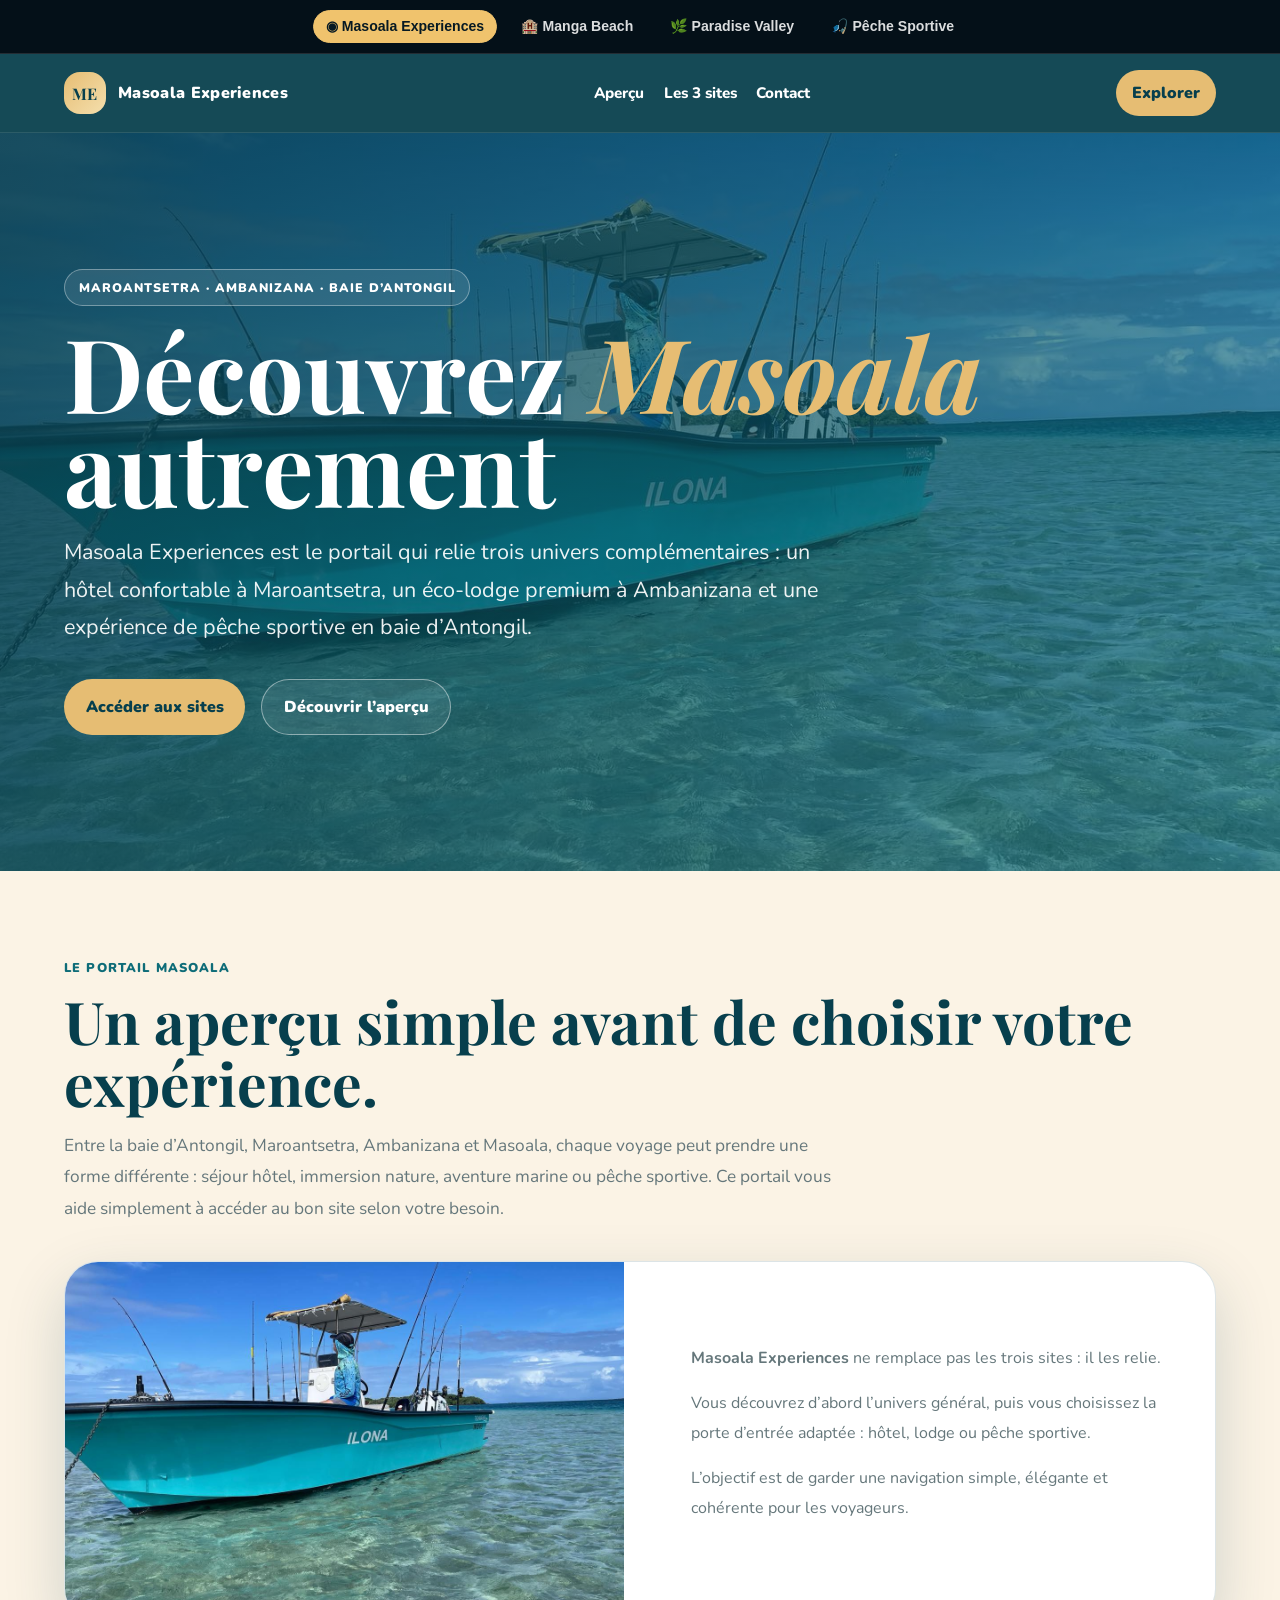
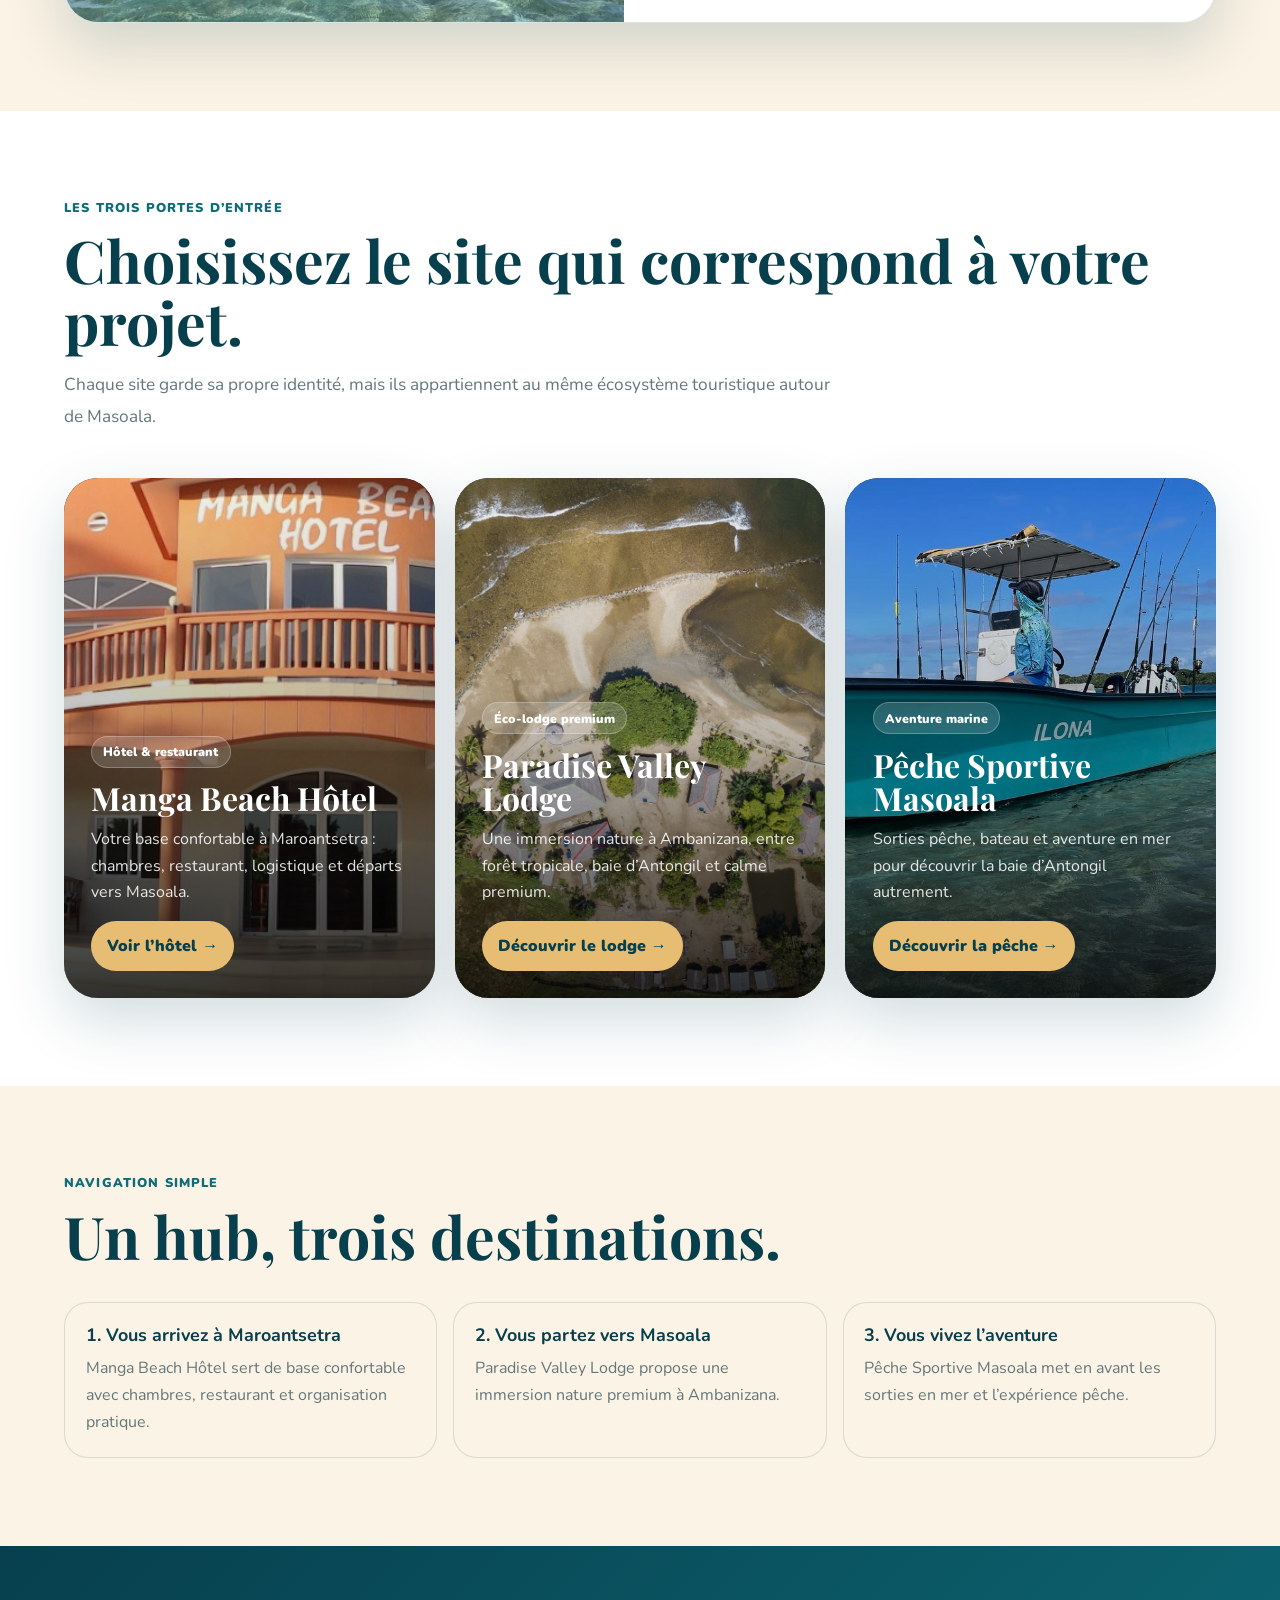
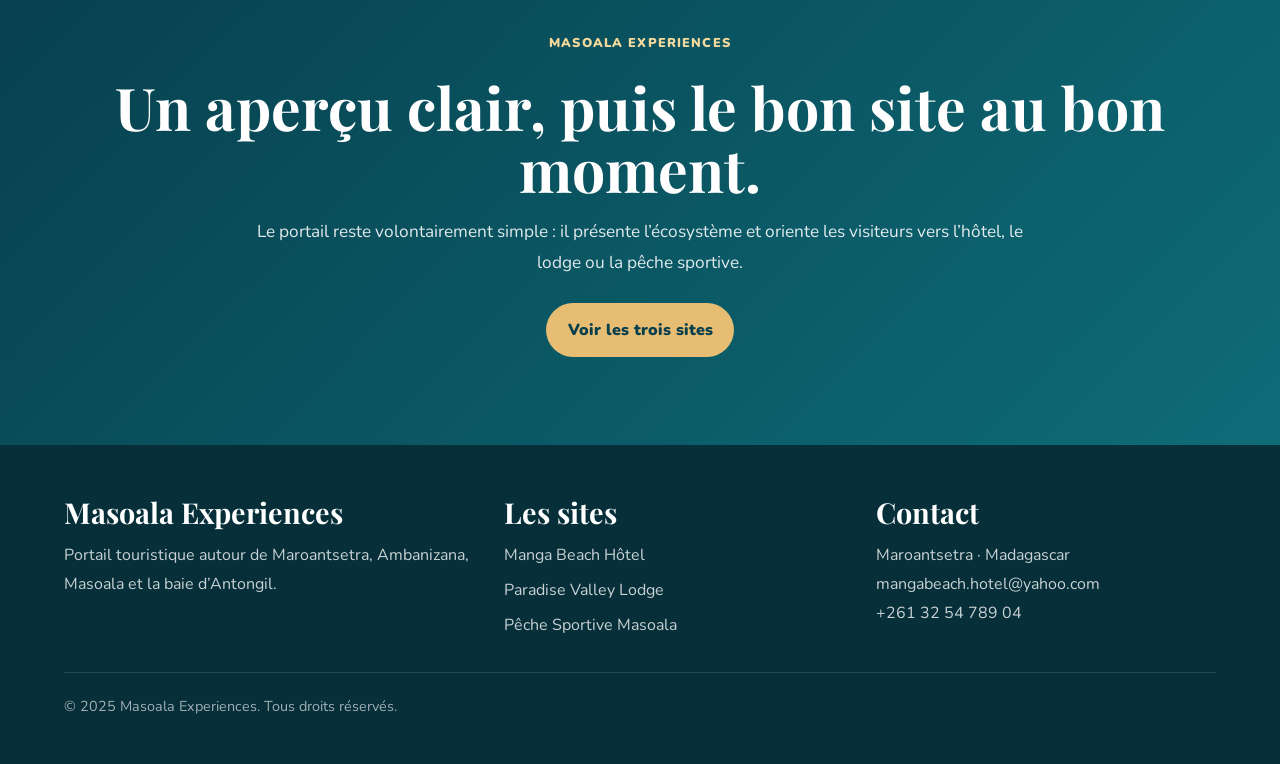
==== index.html @ f0d964d2 "Add files via upload" ====
<!DOCTYPE html> <html lang="fr"> <head> <meta charset="UTF-8" /> <meta name="viewport" content="width=device-width, initial-scale=1.0" /> <title>Masoala Experiences | Hôtel, lodge & pêche sportive à Masoala</title> <meta name="description" content="Masoala Experiences est le portail vers trois expériences complémentaires autour de Maroantsetra et Masoala : Manga Beach Hôtel, Paradise Valley Lodge et Pêche Sportive Masoala." /> <meta name="keywords" content="Masoala Experiences, Manga Beach Hôtel, Paradise Valley Lodge, Pêche Sportive Masoala, Maroantsetra, Ambanizana, baie d'Antongil, Madagascar" /> <meta name="robots" content="index, follow" /> <meta property="og:title" content="Masoala Experiences | Hôtel, lodge & pêche sportive à Masoala" /> <meta property="og:description" content="Un portail simple pour découvrir Manga Beach Hôtel, Paradise Valley Lodge et Pêche Sportive Masoala." /> <meta property="og:type" content="website" /> <link rel="preconnect" href="https://fonts.googleapis.com"> <link rel="preconnect" href="https://fonts.gstatic.com" crossorigin> <link href="https://fonts.googleapis.com/css2?family=Playfair+Display:wght@600;700&family=Nunito:wght@400;600;700;800&display=swap" rel="stylesheet"> <style>:root{--ocean:#073f4d;--ocean-2:#0e6c78;--sand:#e6bd73;--sand-soft:#fbf3e5;--leaf:#315f3b;--text:#182b2f;--muted:#65777b;--white:#fff;--line:rgba(7,63,77,.14);--shadow:0 22px 60px rgba(7,63,77,.18);}*{box-sizing:border-box;margin:0;padding:0}html{scroll-behavior:smooth}body{font-family:'Nunito',sans-serif;color:var(--text);background:var(--sand-soft);overflow-x:hidden}a{text-decoration:none;color:inherit}img{max-width:100%;display:block}nav{position:sticky;top:0;z-index:50;display:flex;align-items:center;justify-content:space-between;padding:1rem 5vw;background:rgba(7,63,77,.94);backdrop-filter:blur(14px);color:#fff;border-bottom:1px solid rgba(255,255,255,.10)}.brand{display:flex;align-items:center;gap:.75rem;font-weight:900;letter-spacing:.02em}.brand-mark{display:grid;place-items:center;width:42px;height:42px;border-radius:16px;background:linear-gradient(135deg,var(--sand),#f4dfad);color:var(--ocean);font-family:'Playfair Display',serif;font-weight:700}.nav-links{display:flex;align-items:center;gap:1.2rem;font-weight:800;font-size:.95rem}.nav-cta{padding:.75rem 1rem;border-radius:999px;background:var(--sand);color:var(--ocean);font-weight:900}.hero{position:relative;min-height:82vh;display:flex;align-items:center;padding:7rem 5vw;color:#fff;background:linear-gradient(120deg,rgba(7,63,77,.88),rgba(14,108,120,.55)),url('assets/bateau-ilona.jpg') center/cover no-repeat}.hero-content{max-width:920px}.kicker{display:inline-flex;align-items:center;gap:.45rem;padding:.55rem .85rem;border:1px solid rgba(255,255,255,.35);border-radius:999px;background:rgba(255,255,255,.10);font-weight:900;text-transform:uppercase;letter-spacing:.08em;font-size:.78rem;margin-bottom:1.2rem}h1{font-family:'Playfair Display',serif;font-size:clamp(3.2rem,8vw,7.2rem);line-height:.92;margin-bottom:1.3rem}h1 em{color:var(--sand);font-style:italic}.hero p{font-size:clamp(1.05rem,2vw,1.35rem);max-width:760px;line-height:1.75;color:rgba(255,255,255,.92);margin-bottom:2rem}.actions{display:flex;gap:1rem;flex-wrap:wrap}.btn{display:inline-flex;align-items:center;justify-content:center;padding:1rem 1.35rem;border-radius:999px;font-weight:900}.btn-primary{background:var(--sand);color:var(--ocean)}.btn-secondary{border:1px solid rgba(255,255,255,.45);color:#fff;background:rgba(255,255,255,.08)}main{position:relative}section{padding:5.5rem 5vw}.section-inner{max-width:1180px;margin:0 auto}.eyebrow{font-weight:900;text-transform:uppercase;letter-spacing:.09em;color:var(--ocean-2);font-size:.8rem;margin-bottom:.8rem}h2{font-family:'Playfair Display',serif;font-size:clamp(2.2rem,4.6vw,4.4rem);line-height:1.05;color:var(--ocean);margin-bottom:1rem}.lead{max-width:780px;color:var(--muted);font-size:1.08rem;line-height:1.85}.intro-card{display:grid;grid-template-columns:1fr 1fr;gap:2rem;align-items:center;margin-top:2.2rem;background:#fff;border:1px solid var(--line);border-radius:34px;overflow:hidden;box-shadow:var(--shadow)}.intro-card img{height:100%;min-height:360px;width:100%;object-fit:cover}.intro-copy{padding:2.2rem}.intro-copy p{line-height:1.85;color:var(--muted);margin-bottom:1rem}.portal-grid{display:grid;grid-template-columns:repeat(3,1fr);gap:1.25rem;margin-top:2.8rem}.portal-card{position:relative;min-height:520px;border-radius:34px;overflow:hidden;color:#fff;box-shadow:var(--shadow);background:#123}.portal-card img{position:absolute;inset:0;width:100%;height:100%;object-fit:cover;transition:.5s}.portal-card:hover img{transform:scale(1.06)}.portal-card::after{content:"";position:absolute;inset:0;background:linear-gradient(to top,rgba(0,0,0,.82),rgba(0,0,0,.25),rgba(0,0,0,.05))}.portal-content{position:absolute;inset:auto 0 0 0;z-index:2;padding:1.7rem}.tag{display:inline-flex;padding:.4rem .7rem;border-radius:999px;background:rgba(255,255,255,.16);border:1px solid rgba(255,255,255,.25);font-weight:900;font-size:.78rem;margin-bottom:.85rem}.portal-card h3{font-family:'Playfair Display',serif;font-size:2rem;line-height:1.05;margin-bottom:.7rem}.portal-card p{line-height:1.65;color:rgba(255,255,255,.88);margin-bottom:1rem}.portal-link{display:inline-flex;align-items:center;justify-content:center;padding:.85rem 1rem;border-radius:999px;background:var(--sand);color:var(--ocean);font-weight:900}.ecosystem{background:#fff}.simple-steps{display:grid;grid-template-columns:repeat(3,1fr);gap:1rem;margin-top:2.2rem}.step{padding:1.3rem;border:1px solid var(--line);border-radius:24px;background:var(--sand-soft)}.step strong{display:block;color:var(--ocean);font-size:1.12rem;margin-bottom:.45rem}.step p{color:var(--muted);line-height:1.7}.final-cta{background:linear-gradient(135deg,var(--ocean),var(--ocean-2));color:#fff;text-align:center}.final-cta h2{color:#fff}.final-cta p{margin:0 auto 1.5rem;color:rgba(255,255,255,.88)}footer{padding:3rem 5vw;background:#062f39;color:#fff}.footer-inner{max-width:1180px;margin:0 auto;display:grid;grid-template-columns:1.2fr 1fr 1fr;gap:2rem}footer h3{font-family:'Playfair Display',serif;font-size:1.8rem;margin-bottom:.6rem}footer p,footer a{color:rgba(255,255,255,.78);line-height:1.8}.footer-links{display:grid;gap:.4rem}.copyright{max-width:1180px;margin:2rem auto 0;padding-top:1.4rem;border-top:1px solid rgba(255,255,255,.12);color:rgba(255,255,255,.62);font-size:.9rem}@media(max-width:980px){.nav-links{display:none}.hero{min-height:74vh;padding:5rem 1.2rem}section{padding:4rem 1.2rem}.intro-card,.portal-grid,.simple-steps,.footer-inner{grid-template-columns:1fr}.portal-card{min-height:430px}}.ecosystem-nav{position:relative;z-index:9999;display:flex;justify-content:center;align-items:center;gap:.65rem;flex-wrap:wrap;padding:.62rem 1rem;background:#041018;color:#fff;font-family:Arial,sans-serif;font-size:.88rem;line-height:1.2;border-bottom:1px solid rgba(255,255,255,.12)}.ecosystem-nav a{display:inline-flex;align-items:center;gap:.35rem;padding:.45rem .75rem;border-radius:999px;color:rgba(255,255,255,.86);text-decoration:none;font-weight:800;border:1px solid transparent;transition:.2s}.ecosystem-nav a:hover{background:rgba(255,255,255,.10);color:#fff}.ecosystem-nav a.active{background:#f0c36d;color:#061923;border-color:#f0c36d}@media(max-width:720px){.ecosystem-nav{justify-content:flex-start;overflow-x:auto;flex-wrap:nowrap;padding:.58rem .8rem}.ecosystem-nav a{white-space:nowrap;font-size:.82rem}}</style> <script async src="https://www.googletagmanager.com/gtag/js?id=G-XXXXXXXXXX"></script><script>window.dataLayer=window.dataLayer||[];function gtag(){dataLayer.push(arguments);}gtag('js',new Date());gtag('config','G-XXXXXXXXXX');</script><meta property="og:image" content="https://masoala-experiences.vercel.app/assets/images/paradise-valley-drone.jpg"/><meta property="og:image:width" content="1200"/><meta property="og:image:height" content="630"/><meta property="og:url" content="https://masoala-experiences.vercel.app/"/><link rel="canonical" href="https://masoala-experiences.vercel.app/"/><script type="application/ld+json">
{"@context":"https://schema.org","@type":"TouristDestination","name":"Masoala Experiences","description":"Portail vers les expériences hôtel, éco-lodge et pêche sportive autour de la péninsule de Masoala, Madagascar","url":"https://masoala-experiences.vercel.app","image":"https://masoala-experiences.vercel.app/assets/images/paradise-valley-drone.jpg","touristType":["Écotourisme","Pêche sportive","Aventure"],"includesAttraction":[{"@type":"TouristAttraction","name":"Manga Beach Hôtel","url":"https://manga-beach-hotel.vercel.app"},{"@type":"TouristAttraction","name":"Paradise Valley Lodge","url":"https://paradise-valley-lodge.vercel.app"},{"@type":"TouristAttraction","name":"Pêche Sportive Masoala","url":"https://peche-sportive-masoala.vercel.app"}]}
</script>
</head> <body> <div class="ecosystem-nav" aria-label="Navigation écosystème Masoala"> <a href="https://masoala-experiences.vercel.app/" class="active">◉ Masoala Experiences</a> <a href="https://manga-beach-hotel.vercel.app/">🏨 Manga Beach</a> <a href="https://paradise-valley-lodge.vercel.app/">🌿 Paradise Valley</a> <a href="https://peche-sportive-masoala.vercel.app/">🎣 Pêche Sportive</a> </div> <nav> <a class="brand" href="index.html" aria-label="Masoala Experiences accueil"> <span class="brand-mark">ME</span> <span>Masoala Experiences</span> </a> <div class="nav-links"> <a href="#apercu">Aperçu</a> <a href="#ecosysteme">Les 3 sites</a> <a href="#contact">Contact</a> </div> <a class="nav-cta" href="#ecosysteme">Explorer</a> </nav> <header class="hero"> <div class="hero-content"> <span class="kicker">Maroantsetra · Ambanizana · Baie d’Antongil</span> <h1>Découvrez <em>Masoala</em> autrement</h1> <p>Masoala Experiences est le portail qui relie trois univers complémentaires : un hôtel confortable à Maroantsetra, un éco-lodge premium à Ambanizana et une expérience de pêche sportive en baie d’Antongil.</p> <div class="actions"> <a class="btn btn-primary" href="#ecosysteme">Accéder aux sites</a> <a class="btn btn-secondary" href="#apercu">Découvrir l’aperçu</a> </div> </div> </header> <main> <section id="apercu"> <div class="section-inner"> <p class="eyebrow">Le portail Masoala</p> <h2>Un aperçu simple avant de choisir votre expérience.</h2> <p class="lead">Entre la baie d’Antongil, Maroantsetra, Ambanizana et Masoala, chaque voyage peut prendre une forme différente : séjour hôtel, immersion nature, aventure marine ou pêche sportive. Ce portail vous aide simplement à accéder au bon site selon votre besoin.</p> <div class="intro-card"> <img src="assets/bateau-ilona.jpg" alt="Bateau dans la baie d’Antongil"> <div class="intro-copy"> <p><strong>Masoala Experiences</strong> ne remplace pas les trois sites : il les relie.</p> <p>Vous découvrez d’abord l’univers général, puis vous choisissez la porte d’entrée adaptée : hôtel, lodge ou pêche sportive.</p> <p>L’objectif est de garder une navigation simple, élégante et cohérente pour les voyageurs.</p> </div> </div> </div> </section> <section id="ecosysteme" class="ecosystem"> <div class="section-inner"> <p class="eyebrow">Les trois portes d’entrée</p> <h2>Choisissez le site qui correspond à votre projet.</h2> <p class="lead">Chaque site garde sa propre identité, mais ils appartiennent au même écosystème touristique autour de Masoala.</p> <div class="portal-grid"> <article class="portal-card"> <img src="assets/manga-beach.jpg" alt="Manga Beach Hôtel à Maroantsetra"> <div class="portal-content"> <span class="tag">Hôtel & restaurant</span> <h3>Manga Beach Hôtel</h3> <p>Votre base confortable à Maroantsetra : chambres, restaurant, logistique et départs vers Masoala.</p> <a class="portal-link" href="https://manga-beach-hotel.vercel.app/"  rel="noopener">Voir l’hôtel →</a> </div> </article> <article class="portal-card"> <img src="assets/paradise-valley-drone.jpg" alt="Paradise Valley Lodge à Ambanizana"> <div class="portal-content"> <span class="tag">Éco-lodge premium</span> <h3>Paradise Valley Lodge</h3> <p>Une immersion nature à Ambanizana, entre forêt tropicale, baie d’Antongil et calme premium.</p> <a class="portal-link" href="https://paradise-valley-lodge.vercel.app/"  rel="noopener">Découvrir le lodge →</a> </div> </article> <article class="portal-card"> <img src="assets/bateau-ilona.jpg" alt="Pêche sportive dans la baie d’Antongil"> <div class="portal-content"> <span class="tag">Aventure marine</span> <h3>Pêche Sportive Masoala</h3> <p>Sorties pêche, bateau et aventure en mer pour découvrir la baie d’Antongil autrement.</p> <a class="portal-link" href="https://peche-sportive-masoala.vercel.app/"  rel="noopener">Découvrir la pêche →</a> </div> </article> </div> </div> </section> <section> <div class="section-inner"> <p class="eyebrow">Navigation simple</p> <h2>Un hub, trois destinations.</h2> <div class="simple-steps"> <div class="step"><strong>1. Vous arrivez à Maroantsetra</strong><p>Manga Beach Hôtel sert de base confortable avec chambres, restaurant et organisation pratique.</p></div> <div class="step"><strong>2. Vous partez vers Masoala</strong><p>Paradise Valley Lodge propose une immersion nature premium à Ambanizana.</p></div> <div class="step"><strong>3. Vous vivez l’aventure</strong><p>Pêche Sportive Masoala met en avant les sorties en mer et l’expérience pêche.</p></div> </div> </div> </section> <section id="contact" class="final-cta"> <div class="section-inner"> <p class="eyebrow" style="color:#f4d99c">Masoala Experiences</p> <h2>Un aperçu clair, puis le bon site au bon moment.</h2> <p class="lead">Le portail reste volontairement simple : il présente l’écosystème et oriente les visiteurs vers l’hôtel, le lodge ou la pêche sportive.</p> <div class="actions" style="justify-content:center"> <a class="btn btn-primary" href="#ecosysteme">Voir les trois sites</a> </div> </div> </section> </main> <footer> <div class="footer-inner"> <div> <h3>Masoala Experiences</h3> <p>Portail touristique autour de Maroantsetra, Ambanizana, Masoala et la baie d’Antongil.</p> </div> <div> <h3>Les sites</h3> <div class="footer-links"> <a href="https://manga-beach-hotel.vercel.app/"  rel="noopener">Manga Beach Hôtel</a> <a href="https://paradise-valley-lodge.vercel.app/"  rel="noopener">Paradise Valley Lodge</a> <a href="https://peche-sportive-masoala.vercel.app/"  rel="noopener">Pêche Sportive Masoala</a> </div> </div> <div> <h3>Contact</h3> <p>Maroantsetra · Madagascar<br>mangabeach.hotel@yahoo.com<br>+261 32 54 789 04</p> </div> </div> <div class="copyright">© 2025 Masoala Experiences. Tous droits réservés.</div> </footer> </body> </html>
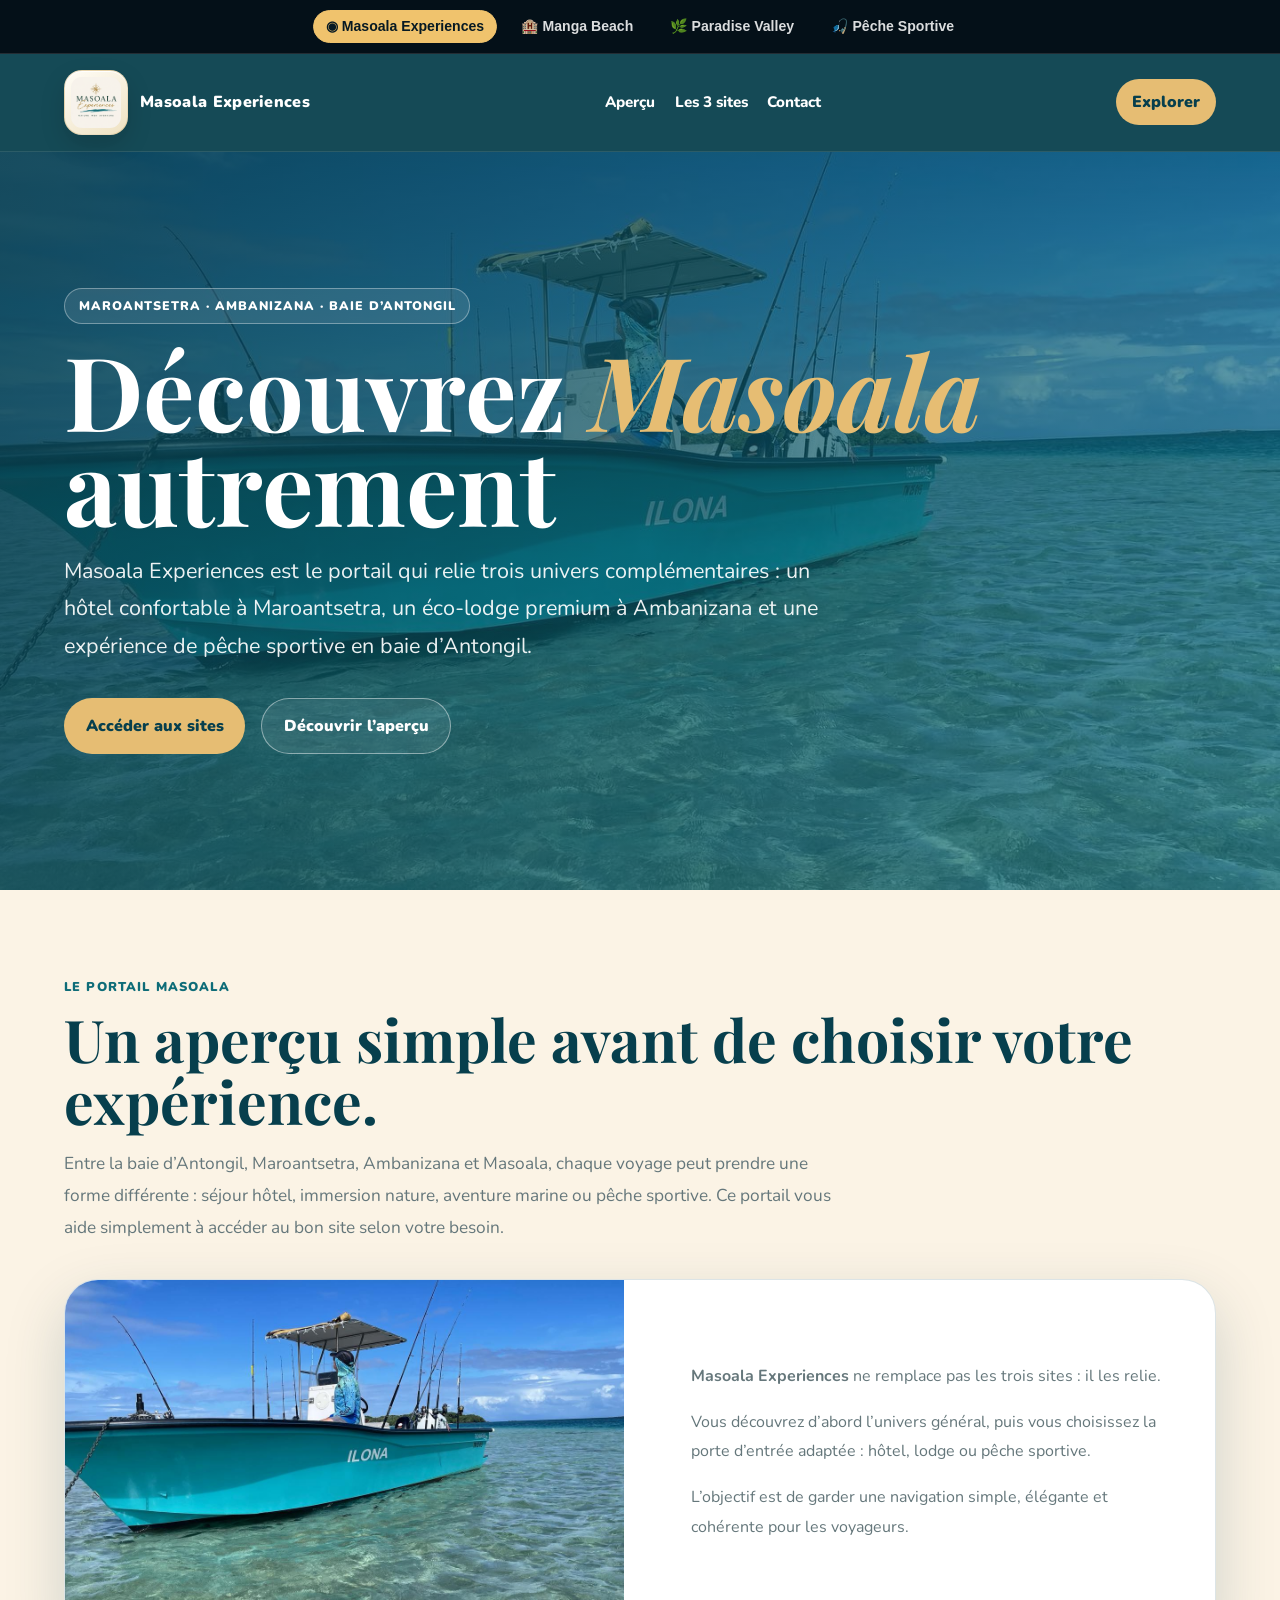
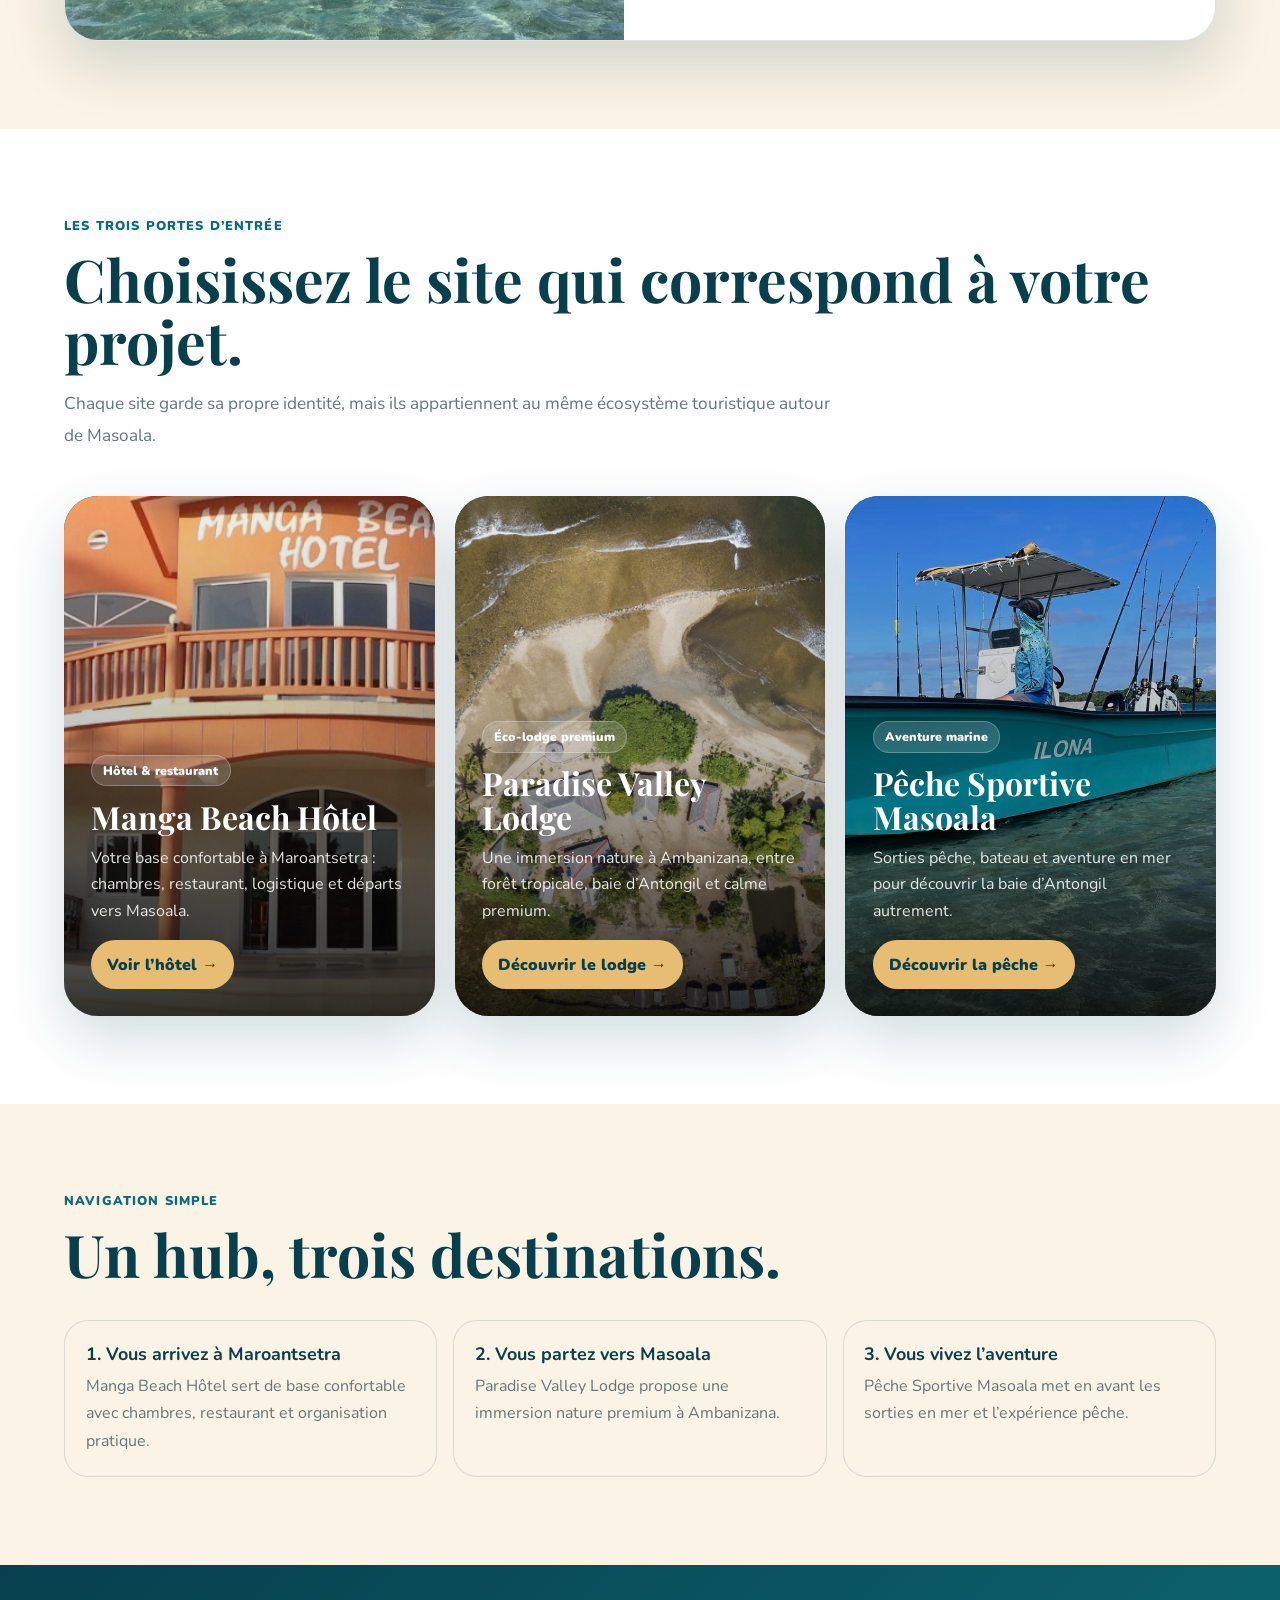
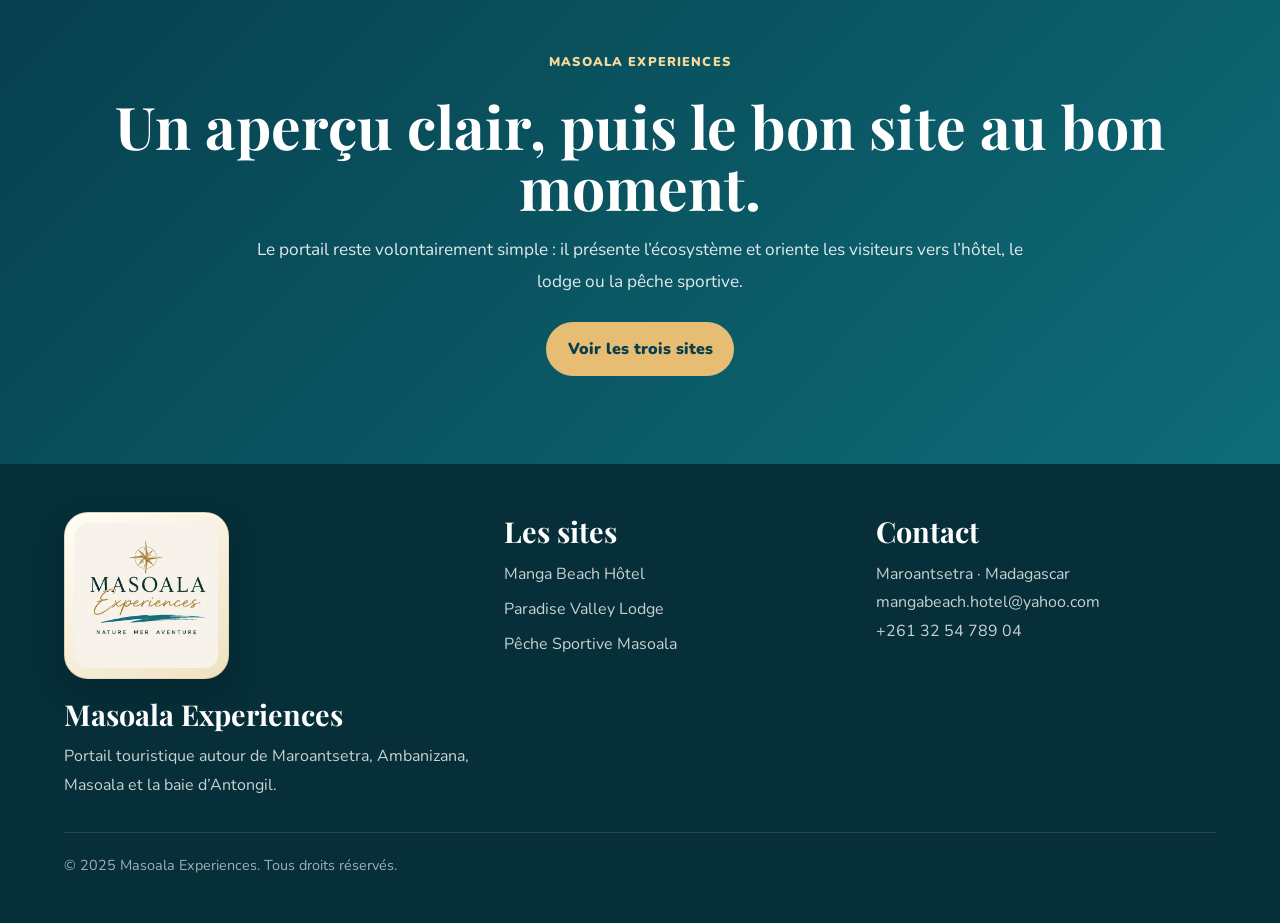
==== commit 179182f7: "Add files via upload" ====
--- a/index.html
+++ b/index.html
@@ -1,4 +1,70 @@
-<!DOCTYPE html> <html lang="fr"> <head> <meta charset="UTF-8" /> <meta name="viewport" content="width=device-width, initial-scale=1.0" /> <title>Masoala Experiences | Hôtel, lodge & pêche sportive à Masoala</title> <meta name="description" content="Masoala Experiences est le portail vers trois expériences complémentaires autour de Maroantsetra et Masoala : Manga Beach Hôtel, Paradise Valley Lodge et Pêche Sportive Masoala." /> <meta name="keywords" content="Masoala Experiences, Manga Beach Hôtel, Paradise Valley Lodge, Pêche Sportive Masoala, Maroantsetra, Ambanizana, baie d'Antongil, Madagascar" /> <meta name="robots" content="index, follow" /> <meta property="og:title" content="Masoala Experiences | Hôtel, lodge & pêche sportive à Masoala" /> <meta property="og:description" content="Un portail simple pour découvrir Manga Beach Hôtel, Paradise Valley Lodge et Pêche Sportive Masoala." /> <meta property="og:type" content="website" /> <link rel="preconnect" href="https://fonts.googleapis.com"> <link rel="preconnect" href="https://fonts.gstatic.com" crossorigin> <link href="https://fonts.googleapis.com/css2?family=Playfair+Display:wght@600;700&family=Nunito:wght@400;600;700;800&display=swap" rel="stylesheet"> <style>:root{--ocean:#073f4d;--ocean-2:#0e6c78;--sand:#e6bd73;--sand-soft:#fbf3e5;--leaf:#315f3b;--text:#182b2f;--muted:#65777b;--white:#fff;--line:rgba(7,63,77,.14);--shadow:0 22px 60px rgba(7,63,77,.18);}*{box-sizing:border-box;margin:0;padding:0}html{scroll-behavior:smooth}body{font-family:'Nunito',sans-serif;color:var(--text);background:var(--sand-soft);overflow-x:hidden}a{text-decoration:none;color:inherit}img{max-width:100%;display:block}nav{position:sticky;top:0;z-index:50;display:flex;align-items:center;justify-content:space-between;padding:1rem 5vw;background:rgba(7,63,77,.94);backdrop-filter:blur(14px);color:#fff;border-bottom:1px solid rgba(255,255,255,.10)}.brand{display:flex;align-items:center;gap:.75rem;font-weight:900;letter-spacing:.02em}.brand-mark{display:grid;place-items:center;width:42px;height:42px;border-radius:16px;background:linear-gradient(135deg,var(--sand),#f4dfad);color:var(--ocean);font-family:'Playfair Display',serif;font-weight:700}.nav-links{display:flex;align-items:center;gap:1.2rem;font-weight:800;font-size:.95rem}.nav-cta{padding:.75rem 1rem;border-radius:999px;background:var(--sand);color:var(--ocean);font-weight:900}.hero{position:relative;min-height:82vh;display:flex;align-items:center;padding:7rem 5vw;color:#fff;background:linear-gradient(120deg,rgba(7,63,77,.88),rgba(14,108,120,.55)),url('assets/bateau-ilona.jpg') center/cover no-repeat}.hero-content{max-width:920px}.kicker{display:inline-flex;align-items:center;gap:.45rem;padding:.55rem .85rem;border:1px solid rgba(255,255,255,.35);border-radius:999px;background:rgba(255,255,255,.10);font-weight:900;text-transform:uppercase;letter-spacing:.08em;font-size:.78rem;margin-bottom:1.2rem}h1{font-family:'Playfair Display',serif;font-size:clamp(3.2rem,8vw,7.2rem);line-height:.92;margin-bottom:1.3rem}h1 em{color:var(--sand);font-style:italic}.hero p{font-size:clamp(1.05rem,2vw,1.35rem);max-width:760px;line-height:1.75;color:rgba(255,255,255,.92);margin-bottom:2rem}.actions{display:flex;gap:1rem;flex-wrap:wrap}.btn{display:inline-flex;align-items:center;justify-content:center;padding:1rem 1.35rem;border-radius:999px;font-weight:900}.btn-primary{background:var(--sand);color:var(--ocean)}.btn-secondary{border:1px solid rgba(255,255,255,.45);color:#fff;background:rgba(255,255,255,.08)}main{position:relative}section{padding:5.5rem 5vw}.section-inner{max-width:1180px;margin:0 auto}.eyebrow{font-weight:900;text-transform:uppercase;letter-spacing:.09em;color:var(--ocean-2);font-size:.8rem;margin-bottom:.8rem}h2{font-family:'Playfair Display',serif;font-size:clamp(2.2rem,4.6vw,4.4rem);line-height:1.05;color:var(--ocean);margin-bottom:1rem}.lead{max-width:780px;color:var(--muted);font-size:1.08rem;line-height:1.85}.intro-card{display:grid;grid-template-columns:1fr 1fr;gap:2rem;align-items:center;margin-top:2.2rem;background:#fff;border:1px solid var(--line);border-radius:34px;overflow:hidden;box-shadow:var(--shadow)}.intro-card img{height:100%;min-height:360px;width:100%;object-fit:cover}.intro-copy{padding:2.2rem}.intro-copy p{line-height:1.85;color:var(--muted);margin-bottom:1rem}.portal-grid{display:grid;grid-template-columns:repeat(3,1fr);gap:1.25rem;margin-top:2.8rem}.portal-card{position:relative;min-height:520px;border-radius:34px;overflow:hidden;color:#fff;box-shadow:var(--shadow);background:#123}.portal-card img{position:absolute;inset:0;width:100%;height:100%;object-fit:cover;transition:.5s}.portal-card:hover img{transform:scale(1.06)}.portal-card::after{content:"";position:absolute;inset:0;background:linear-gradient(to top,rgba(0,0,0,.82),rgba(0,0,0,.25),rgba(0,0,0,.05))}.portal-content{position:absolute;inset:auto 0 0 0;z-index:2;padding:1.7rem}.tag{display:inline-flex;padding:.4rem .7rem;border-radius:999px;background:rgba(255,255,255,.16);border:1px solid rgba(255,255,255,.25);font-weight:900;font-size:.78rem;margin-bottom:.85rem}.portal-card h3{font-family:'Playfair Display',serif;font-size:2rem;line-height:1.05;margin-bottom:.7rem}.portal-card p{line-height:1.65;color:rgba(255,255,255,.88);margin-bottom:1rem}.portal-link{display:inline-flex;align-items:center;justify-content:center;padding:.85rem 1rem;border-radius:999px;background:var(--sand);color:var(--ocean);font-weight:900}.ecosystem{background:#fff}.simple-steps{display:grid;grid-template-columns:repeat(3,1fr);gap:1rem;margin-top:2.2rem}.step{padding:1.3rem;border:1px solid var(--line);border-radius:24px;background:var(--sand-soft)}.step strong{display:block;color:var(--ocean);font-size:1.12rem;margin-bottom:.45rem}.step p{color:var(--muted);line-height:1.7}.final-cta{background:linear-gradient(135deg,var(--ocean),var(--ocean-2));color:#fff;text-align:center}.final-cta h2{color:#fff}.final-cta p{margin:0 auto 1.5rem;color:rgba(255,255,255,.88)}footer{padding:3rem 5vw;background:#062f39;color:#fff}.footer-inner{max-width:1180px;margin:0 auto;display:grid;grid-template-columns:1.2fr 1fr 1fr;gap:2rem}footer h3{font-family:'Playfair Display',serif;font-size:1.8rem;margin-bottom:.6rem}footer p,footer a{color:rgba(255,255,255,.78);line-height:1.8}.footer-links{display:grid;gap:.4rem}.copyright{max-width:1180px;margin:2rem auto 0;padding-top:1.4rem;border-top:1px solid rgba(255,255,255,.12);color:rgba(255,255,255,.62);font-size:.9rem}@media(max-width:980px){.nav-links{display:none}.hero{min-height:74vh;padding:5rem 1.2rem}section{padding:4rem 1.2rem}.intro-card,.portal-grid,.simple-steps,.footer-inner{grid-template-columns:1fr}.portal-card{min-height:430px}}.ecosystem-nav{position:relative;z-index:9999;display:flex;justify-content:center;align-items:center;gap:.65rem;flex-wrap:wrap;padding:.62rem 1rem;background:#041018;color:#fff;font-family:Arial,sans-serif;font-size:.88rem;line-height:1.2;border-bottom:1px solid rgba(255,255,255,.12)}.ecosystem-nav a{display:inline-flex;align-items:center;gap:.35rem;padding:.45rem .75rem;border-radius:999px;color:rgba(255,255,255,.86);text-decoration:none;font-weight:800;border:1px solid transparent;transition:.2s}.ecosystem-nav a:hover{background:rgba(255,255,255,.10);color:#fff}.ecosystem-nav a.active{background:#f0c36d;color:#061923;border-color:#f0c36d}@media(max-width:720px){.ecosystem-nav{justify-content:flex-start;overflow-x:auto;flex-wrap:nowrap;padding:.58rem .8rem}.ecosystem-nav a{white-space:nowrap;font-size:.82rem}}</style> <script async src="https://www.googletagmanager.com/gtag/js?id=G-XXXXXXXXXX"></script><script>window.dataLayer=window.dataLayer||[];function gtag(){dataLayer.push(arguments);}gtag('js',new Date());gtag('config','G-XXXXXXXXXX');</script><meta property="og:image" content="https://masoala-experiences.vercel.app/assets/images/paradise-valley-drone.jpg"/><meta property="og:image:width" content="1200"/><meta property="og:image:height" content="630"/><meta property="og:url" content="https://masoala-experiences.vercel.app/"/><link rel="canonical" href="https://masoala-experiences.vercel.app/"/><script type="application/ld+json">
-{"@context":"https://schema.org","@type":"TouristDestination","name":"Masoala Experiences","description":"Portail vers les expériences hôtel, éco-lodge et pêche sportive autour de la péninsule de Masoala, Madagascar","url":"https://masoala-experiences.vercel.app","image":"https://masoala-experiences.vercel.app/assets/images/paradise-valley-drone.jpg","touristType":["Écotourisme","Pêche sportive","Aventure"],"includesAttraction":[{"@type":"TouristAttraction","name":"Manga Beach Hôtel","url":"https://manga-beach-hotel.vercel.app"},{"@type":"TouristAttraction","name":"Paradise Valley Lodge","url":"https://paradise-valley-lodge.vercel.app"},{"@type":"TouristAttraction","name":"Pêche Sportive Masoala","url":"https://peche-sportive-masoala.vercel.app"}]}
+<!DOCTYPE html> <html lang="fr"> <head> <meta charset="UTF-8" /> <meta name="viewport" content="width=device-width, initial-scale=1.0" /> <title>Masoala Experiences | Hôtel, lodge & pêche sportive à Masoala</title> <meta name="description" content="Masoala Experiences est le portail vers trois expériences complémentaires autour de Maroantsetra et Masoala : Manga Beach Hôtel, Paradise Valley Lodge et Pêche Sportive Masoala." /> <meta name="keywords" content="Masoala Experiences, Manga Beach Hôtel, Paradise Valley Lodge, Pêche Sportive Masoala, Maroantsetra, Ambanizana, baie d'Antongil, Madagascar" /> <meta name="robots" content="index, follow" /> <meta property="og:title" content="Masoala Experiences | Hôtel, lodge & pêche sportive à Masoala" /> <meta property="og:description" content="Un portail simple pour découvrir Manga Beach Hôtel, Paradise Valley Lodge et Pêche Sportive Masoala." /> <meta property="og:type" content="website" /> <link rel="preconnect" href="https://fonts.googleapis.com"> <link rel="preconnect" href="https://fonts.gstatic.com" crossorigin> <link href="https://fonts.googleapis.com/css2?family=Playfair+Display:wght@600;700&family=Nunito:wght@400;600;700;800&display=swap" rel="stylesheet"> <style>:root{--ocean:#073f4d;--ocean-2:#0e6c78;--sand:#e6bd73;--sand-soft:#fbf3e5;--leaf:#315f3b;--text:#182b2f;--muted:#65777b;--white:#fff;--line:rgba(7,63,77,.14);--shadow:0 22px 60px rgba(7,63,77,.18);}*{box-sizing:border-box;margin:0;padding:0}html{scroll-behavior:smooth}body{font-family:'Nunito',sans-serif;color:var(--text);background:var(--sand-soft);overflow-x:hidden}a{text-decoration:none;color:inherit}img{max-width:100%;display:block}nav{position:sticky;top:0;z-index:50;display:flex;align-items:center;justify-content:space-between;padding:1rem 5vw;background:rgba(7,63,77,.94);backdrop-filter:blur(14px);color:#fff;border-bottom:1px solid rgba(255,255,255,.10)}.brand{display:flex;align-items:center;gap:.75rem;font-weight:900;letter-spacing:.02em}.brand-mark{display:grid;place-items:center;width:42px;height:42px;border-radius:16px;background:linear-gradient(135deg,var(--sand),#f4dfad);color:var(--ocean);font-family:'Playfair Display',serif;font-weight:700}.nav-links{display:flex;align-items:center;gap:1.2rem;font-weight:800;font-size:.95rem}.nav-cta{padding:.75rem 1rem;border-radius:999px;background:var(--sand);color:var(--ocean);font-weight:900}.hero{position:relative;min-height:82vh;display:flex;align-items:center;padding:7rem 5vw;color:#fff;background:linear-gradient(120deg,rgba(7,63,77,.88),rgba(14,108,120,.55)),url('assets/bateau-ilona.jpg') center/cover no-repeat}.hero-content{max-width:920px}.kicker{display:inline-flex;align-items:center;gap:.45rem;padding:.55rem .85rem;border:1px solid rgba(255,255,255,.35);border-radius:999px;background:rgba(255,255,255,.10);font-weight:900;text-transform:uppercase;letter-spacing:.08em;font-size:.78rem;margin-bottom:1.2rem}h1{font-family:'Playfair Display',serif;font-size:clamp(3.2rem,8vw,7.2rem);line-height:.92;margin-bottom:1.3rem}h1 em{color:var(--sand);font-style:italic}.hero p{font-size:clamp(1.05rem,2vw,1.35rem);max-width:760px;line-height:1.75;color:rgba(255,255,255,.92);margin-bottom:2rem}.actions{display:flex;gap:1rem;flex-wrap:wrap}.btn{display:inline-flex;align-items:center;justify-content:center;padding:1rem 1.35rem;border-radius:999px;font-weight:900}.btn-primary{background:var(--sand);color:var(--ocean)}.btn-secondary{border:1px solid rgba(255,255,255,.45);color:#fff;background:rgba(255,255,255,.08)}main{position:relative}section{padding:5.5rem 5vw}.section-inner{max-width:1180px;margin:0 auto}.eyebrow{font-weight:900;text-transform:uppercase;letter-spacing:.09em;color:var(--ocean-2);font-size:.8rem;margin-bottom:.8rem}h2{font-family:'Playfair Display',serif;font-size:clamp(2.2rem,4.6vw,4.4rem);line-height:1.05;color:var(--ocean);margin-bottom:1rem}.lead{max-width:780px;color:var(--muted);font-size:1.08rem;line-height:1.85}.intro-card{display:grid;grid-template-columns:1fr 1fr;gap:2rem;align-items:center;margin-top:2.2rem;background:#fff;border:1px solid var(--line);border-radius:34px;overflow:hidden;box-shadow:var(--shadow)}.intro-card img{height:100%;min-height:360px;width:100%;object-fit:cover}.intro-copy{padding:2.2rem}.intro-copy p{line-height:1.85;color:var(--muted);margin-bottom:1rem}.portal-grid{display:grid;grid-template-columns:repeat(3,1fr);gap:1.25rem;margin-top:2.8rem}.portal-card{position:relative;min-height:520px;border-radius:34px;overflow:hidden;color:#fff;box-shadow:var(--shadow);background:#123}.portal-card img{position:absolute;inset:0;width:100%;height:100%;object-fit:cover;transition:.5s}.portal-card:hover img{transform:scale(1.06)}.portal-card::after{content:"";position:absolute;inset:0;background:linear-gradient(to top,rgba(0,0,0,.82),rgba(0,0,0,.25),rgba(0,0,0,.05))}.portal-content{position:absolute;inset:auto 0 0 0;z-index:2;padding:1.7rem}.tag{display:inline-flex;padding:.4rem .7rem;border-radius:999px;background:rgba(255,255,255,.16);border:1px solid rgba(255,255,255,.25);font-weight:900;font-size:.78rem;margin-bottom:.85rem}.portal-card h3{font-family:'Playfair Display',serif;font-size:2rem;line-height:1.05;margin-bottom:.7rem}.portal-card p{line-height:1.65;color:rgba(255,255,255,.88);margin-bottom:1rem}.portal-link{display:inline-flex;align-items:center;justify-content:center;padding:.85rem 1rem;border-radius:999px;background:var(--sand);color:var(--ocean);font-weight:900}.ecosystem{background:#fff}.simple-steps{display:grid;grid-template-columns:repeat(3,1fr);gap:1rem;margin-top:2.2rem}.step{padding:1.3rem;border:1px solid var(--line);border-radius:24px;background:var(--sand-soft)}.step strong{display:block;color:var(--ocean);font-size:1.12rem;margin-bottom:.45rem}.step p{color:var(--muted);line-height:1.7}.final-cta{background:linear-gradient(135deg,var(--ocean),var(--ocean-2));color:#fff;text-align:center}.final-cta h2{color:#fff}.final-cta p{margin:0 auto 1.5rem;color:rgba(255,255,255,.88)}footer{padding:3rem 5vw;background:#062f39;color:#fff}.footer-inner{max-width:1180px;margin:0 auto;display:grid;grid-template-columns:1.2fr 1fr 1fr;gap:2rem}footer h3{font-family:'Playfair Display',serif;font-size:1.8rem;margin-bottom:.6rem}footer p,footer a{color:rgba(255,255,255,.78);line-height:1.8}.footer-links{display:grid;gap:.4rem}.copyright{max-width:1180px;margin:2rem auto 0;padding-top:1.4rem;border-top:1px solid rgba(255,255,255,.12);color:rgba(255,255,255,.62);font-size:.9rem}@media(max-width:980px){.nav-links{display:none}.hero{min-height:74vh;padding:5rem 1.2rem}section{padding:4rem 1.2rem}.intro-card,.portal-grid,.simple-steps,.footer-inner{grid-template-columns:1fr}.portal-card{min-height:430px}}.ecosystem-nav{position:relative;z-index:9999;display:flex;justify-content:center;align-items:center;gap:.65rem;flex-wrap:wrap;padding:.62rem 1rem;background:#041018;color:#fff;font-family:Arial,sans-serif;font-size:.88rem;line-height:1.2;border-bottom:1px solid rgba(255,255,255,.12)}.ecosystem-nav a{display:inline-flex;align-items:center;gap:.35rem;padding:.45rem .75rem;border-radius:999px;color:rgba(255,255,255,.86);text-decoration:none;font-weight:800;border:1px solid transparent;transition:.2s}.ecosystem-nav a:hover{background:rgba(255,255,255,.10);color:#fff}.ecosystem-nav a.active{background:#f0c36d;color:#061923;border-color:#f0c36d}@media(max-width:720px){.ecosystem-nav{justify-content:flex-start;overflow-x:auto;flex-wrap:nowrap;padding:.58rem .8rem}.ecosystem-nav a{white-space:nowrap;font-size:.82rem}}
+
+/* Elegant logo frames */
+.masoala-site-logo{
+  width:64px;
+  padding:6px;
+  border-radius:18px;
+  background:linear-gradient(145deg,#fffdf7,#efe2c2);
+  box-shadow:
+    0 10px 24px rgba(0,0,0,.16),
+    inset 0 1px 0 rgba(255,255,255,.9);
+  border:1px solid rgba(191,152,76,.28);
+}
+
+.masoala-footer-logo{
+  width:170px;
+  padding:10px;
+  border-radius:24px;
+  background:linear-gradient(145deg,#fffdf7,#efe2c2);
+  box-shadow:
+    0 14px 34px rgba(0,0,0,.18),
+    inset 0 1px 0 rgba(255,255,255,.95);
+  border:1px solid rgba(191,152,76,.3);
+  backdrop-filter:blur(4px);
+}
+
+@media(max-width:768px){
+  .masoala-site-logo{
+    width:54px;
+    border-radius:16px;
+  }
+
+  .masoala-footer-logo{
+    width:145px;
+    border-radius:20px;
+  }
+}
+
+/* Masoala logo integration */
+.masoala-site-logo{
+  width:64px;
+  height:auto;
+  display:block;
+  object-fit:contain;
+}
+
+.masoala-footer-logo{
+  width:165px;
+  max-width:100%;
+  height:auto;
+  display:block;
+  margin-bottom:1rem;
+  object-fit:contain;
+}
+
+@media(max-width:768px){
+  .masoala-site-logo{
+    width:52px;
+  }
+
+  .masoala-footer-logo{
+    width:140px;
+  }
+}
+
+</style> <script async src="https://www.googletagmanager.com/gtag/js?id=G-XXXXXXXXXX"></script><script>window.dataLayer=window.dataLayer||[];function gtag(){dataLayer.push(arguments);}gtag('js',new Date());gtag('config','G-XXXXXXXXXX');</script><meta property="og:image" content="https://masoala-experiences.com/assets/images/paradise-valley-drone.jpg"/><meta property="og:image:width" content="1200"/><meta property="og:image:height" content="630"/><meta property="og:url" content="https://masoala-experiences.com/"/><link rel="canonical" href="https://masoala-experiences.com/"/><script type="application/ld+json">
+{"@context":"https://schema.org","@type":"TouristDestination","name":"Masoala Experiences","description":"Portail vers les expériences hôtel, éco-lodge et pêche sportive autour de la péninsule de Masoala, Madagascar","url":"https://masoala-experiences.com","image":"https://masoala-experiences.com/assets/images/paradise-valley-drone.jpg","touristType":["Écotourisme","Pêche sportive","Aventure"],"includesAttraction":[{"@type":"TouristAttraction","name":"Manga Beach Hôtel","url":"https://mangabeach-madagascar.mg"},{"@type":"TouristAttraction","name":"Paradise Valley Lodge","url":"https://lodge-paradisevalley.com"},{"@type":"TouristAttraction","name":"Pêche Sportive Masoala","url":"https://mangabeachfishing-masoala.com"}]}
 </script>
-</head> <body> <div class="ecosystem-nav" aria-label="Navigation écosystème Masoala"> <a href="https://masoala-experiences.vercel.app/" class="active">◉ Masoala Experiences</a> <a href="https://manga-beach-hotel.vercel.app/">🏨 Manga Beach</a> <a href="https://paradise-valley-lodge.vercel.app/">🌿 Paradise Valley</a> <a href="https://peche-sportive-masoala.vercel.app/">🎣 Pêche Sportive</a> </div> <nav> <a class="brand" href="index.html" aria-label="Masoala Experiences accueil"> <span class="brand-mark">ME</span> <span>Masoala Experiences</span> </a> <div class="nav-links"> <a href="#apercu">Aperçu</a> <a href="#ecosysteme">Les 3 sites</a> <a href="#contact">Contact</a> </div> <a class="nav-cta" href="#ecosysteme">Explorer</a> </nav> <header class="hero"> <div class="hero-content"> <span class="kicker">Maroantsetra · Ambanizana · Baie d’Antongil</span> <h1>Découvrez <em>Masoala</em> autrement</h1> <p>Masoala Experiences est le portail qui relie trois univers complémentaires : un hôtel confortable à Maroantsetra, un éco-lodge premium à Ambanizana et une expérience de pêche sportive en baie d’Antongil.</p> <div class="actions"> <a class="btn btn-primary" href="#ecosysteme">Accéder aux sites</a> <a class="btn btn-secondary" href="#apercu">Découvrir l’aperçu</a> </div> </div> </header> <main> <section id="apercu"> <div class="section-inner"> <p class="eyebrow">Le portail Masoala</p> <h2>Un aperçu simple avant de choisir votre expérience.</h2> <p class="lead">Entre la baie d’Antongil, Maroantsetra, Ambanizana et Masoala, chaque voyage peut prendre une forme différente : séjour hôtel, immersion nature, aventure marine ou pêche sportive. Ce portail vous aide simplement à accéder au bon site selon votre besoin.</p> <div class="intro-card"> <img src="assets/bateau-ilona.jpg" alt="Bateau dans la baie d’Antongil"> <div class="intro-copy"> <p><strong>Masoala Experiences</strong> ne remplace pas les trois sites : il les relie.</p> <p>Vous découvrez d’abord l’univers général, puis vous choisissez la porte d’entrée adaptée : hôtel, lodge ou pêche sportive.</p> <p>L’objectif est de garder une navigation simple, élégante et cohérente pour les voyageurs.</p> </div> </div> </div> </section> <section id="ecosysteme" class="ecosystem"> <div class="section-inner"> <p class="eyebrow">Les trois portes d’entrée</p> <h2>Choisissez le site qui correspond à votre projet.</h2> <p class="lead">Chaque site garde sa propre identité, mais ils appartiennent au même écosystème touristique autour de Masoala.</p> <div class="portal-grid"> <article class="portal-card"> <img src="assets/manga-beach.jpg" alt="Manga Beach Hôtel à Maroantsetra"> <div class="portal-content"> <span class="tag">Hôtel & restaurant</span> <h3>Manga Beach Hôtel</h3> <p>Votre base confortable à Maroantsetra : chambres, restaurant, logistique et départs vers Masoala.</p> <a class="portal-link" href="https://manga-beach-hotel.vercel.app/"  rel="noopener">Voir l’hôtel →</a> </div> </article> <article class="portal-card"> <img src="assets/paradise-valley-drone.jpg" alt="Paradise Valley Lodge à Ambanizana"> <div class="portal-content"> <span class="tag">Éco-lodge premium</span> <h3>Paradise Valley Lodge</h3> <p>Une immersion nature à Ambanizana, entre forêt tropicale, baie d’Antongil et calme premium.</p> <a class="portal-link" href="https://paradise-valley-lodge.vercel.app/"  rel="noopener">Découvrir le lodge →</a> </div> </article> <article class="portal-card"> <img src="assets/bateau-ilona.jpg" alt="Pêche sportive dans la baie d’Antongil"> <div class="portal-content"> <span class="tag">Aventure marine</span> <h3>Pêche Sportive Masoala</h3> <p>Sorties pêche, bateau et aventure en mer pour découvrir la baie d’Antongil autrement.</p> <a class="portal-link" href="https://peche-sportive-masoala.vercel.app/"  rel="noopener">Découvrir la pêche →</a> </div> </article> </div> </div> </section> <section> <div class="section-inner"> <p class="eyebrow">Navigation simple</p> <h2>Un hub, trois destinations.</h2> <div class="simple-steps"> <div class="step"><strong>1. Vous arrivez à Maroantsetra</strong><p>Manga Beach Hôtel sert de base confortable avec chambres, restaurant et organisation pratique.</p></div> <div class="step"><strong>2. Vous partez vers Masoala</strong><p>Paradise Valley Lodge propose une immersion nature premium à Ambanizana.</p></div> <div class="step"><strong>3. Vous vivez l’aventure</strong><p>Pêche Sportive Masoala met en avant les sorties en mer et l’expérience pêche.</p></div> </div> </div> </section> <section id="contact" class="final-cta"> <div class="section-inner"> <p class="eyebrow" style="color:#f4d99c">Masoala Experiences</p> <h2>Un aperçu clair, puis le bon site au bon moment.</h2> <p class="lead">Le portail reste volontairement simple : il présente l’écosystème et oriente les visiteurs vers l’hôtel, le lodge ou la pêche sportive.</p> <div class="actions" style="justify-content:center"> <a class="btn btn-primary" href="#ecosysteme">Voir les trois sites</a> </div> </div> </section> </main> <footer> <div class="footer-inner"> <div> <h3>Masoala Experiences</h3> <p>Portail touristique autour de Maroantsetra, Ambanizana, Masoala et la baie d’Antongil.</p> </div> <div> <h3>Les sites</h3> <div class="footer-links"> <a href="https://manga-beach-hotel.vercel.app/"  rel="noopener">Manga Beach Hôtel</a> <a href="https://paradise-valley-lodge.vercel.app/"  rel="noopener">Paradise Valley Lodge</a> <a href="https://peche-sportive-masoala.vercel.app/"  rel="noopener">Pêche Sportive Masoala</a> </div> </div> <div> <h3>Contact</h3> <p>Maroantsetra · Madagascar<br>mangabeach.hotel@yahoo.com<br>+261 32 54 789 04</p> </div> </div> <div class="copyright">© 2025 Masoala Experiences. Tous droits réservés.</div> </footer> </body> </html>+</head> <body> <div class="ecosystem-nav" aria-label="Navigation écosystème Masoala"> <a href="https://masoala-experiences.com/" class="active">◉ Masoala Experiences</a> <a href="https://mangabeach-madagascar.mg/">🏨 Manga Beach</a> <a href="https://lodge-paradisevalley.com/">🌿 Paradise Valley</a> <a href="https://mangabeachfishing-masoala.com/">🎣 Pêche Sportive</a> </div> <nav> <a class="brand" href="index.html" aria-label="Masoala Experiences accueil"> <img class="masoala-site-logo" src="assets/masoala-logo.webp" alt="Masoala Experiences Logo"> <span>Masoala Experiences</span> </a> <div class="nav-links"> <a href="#apercu">Aperçu</a> <a href="#ecosysteme">Les 3 sites</a> <a href="#contact">Contact</a> </div> <a class="nav-cta" href="#ecosysteme">Explorer</a> </nav> <header class="hero"> <div class="hero-content"> <span class="kicker">Maroantsetra · Ambanizana · Baie d’Antongil</span> <h1>Découvrez <em>Masoala</em> autrement</h1> <p>Masoala Experiences est le portail qui relie trois univers complémentaires : un hôtel confortable à Maroantsetra, un éco-lodge premium à Ambanizana et une expérience de pêche sportive en baie d’Antongil.</p> <div class="actions"> <a class="btn btn-primary" href="#ecosysteme">Accéder aux sites</a> <a class="btn btn-secondary" href="#apercu">Découvrir l’aperçu</a> </div> </div> </header> <main> <section id="apercu"> <div class="section-inner"> <p class="eyebrow">Le portail Masoala</p> <h2>Un aperçu simple avant de choisir votre expérience.</h2> <p class="lead">Entre la baie d’Antongil, Maroantsetra, Ambanizana et Masoala, chaque voyage peut prendre une forme différente : séjour hôtel, immersion nature, aventure marine ou pêche sportive. Ce portail vous aide simplement à accéder au bon site selon votre besoin.</p> <div class="intro-card"> <img src="assets/bateau-ilona.jpg" alt="Bateau dans la baie d’Antongil"> <div class="intro-copy"> <p><strong>Masoala Experiences</strong> ne remplace pas les trois sites : il les relie.</p> <p>Vous découvrez d’abord l’univers général, puis vous choisissez la porte d’entrée adaptée : hôtel, lodge ou pêche sportive.</p> <p>L’objectif est de garder une navigation simple, élégante et cohérente pour les voyageurs.</p> </div> </div> </div> </section> <section id="ecosysteme" class="ecosystem"> <div class="section-inner"> <p class="eyebrow">Les trois portes d’entrée</p> <h2>Choisissez le site qui correspond à votre projet.</h2> <p class="lead">Chaque site garde sa propre identité, mais ils appartiennent au même écosystème touristique autour de Masoala.</p> <div class="portal-grid"> <article class="portal-card"> <img src="assets/manga-beach.jpg" alt="Manga Beach Hôtel à Maroantsetra"> <div class="portal-content"> <span class="tag">Hôtel & restaurant</span> <h3>Manga Beach Hôtel</h3> <p>Votre base confortable à Maroantsetra : chambres, restaurant, logistique et départs vers Masoala.</p> <a class="portal-link" href="https://mangabeach-madagascar.mg/"  rel="noopener">Voir l’hôtel →</a> </div> </article> <article class="portal-card"> <img src="assets/paradise-valley-drone.jpg" alt="Paradise Valley Lodge à Ambanizana"> <div class="portal-content"> <span class="tag">Éco-lodge premium</span> <h3>Paradise Valley Lodge</h3> <p>Une immersion nature à Ambanizana, entre forêt tropicale, baie d’Antongil et calme premium.</p> <a class="portal-link" href="https://lodge-paradisevalley.com/"  rel="noopener">Découvrir le lodge →</a> </div> </article> <article class="portal-card"> <img src="assets/bateau-ilona.jpg" alt="Pêche sportive dans la baie d’Antongil"> <div class="portal-content"> <span class="tag">Aventure marine</span> <h3>Pêche Sportive Masoala</h3> <p>Sorties pêche, bateau et aventure en mer pour découvrir la baie d’Antongil autrement.</p> <a class="portal-link" href="https://mangabeachfishing-masoala.com/"  rel="noopener">Découvrir la pêche →</a> </div> </article> </div> </div> </section> <section> <div class="section-inner"> <p class="eyebrow">Navigation simple</p> <h2>Un hub, trois destinations.</h2> <div class="simple-steps"> <div class="step"><strong>1. Vous arrivez à Maroantsetra</strong><p>Manga Beach Hôtel sert de base confortable avec chambres, restaurant et organisation pratique.</p></div> <div class="step"><strong>2. Vous partez vers Masoala</strong><p>Paradise Valley Lodge propose une immersion nature premium à Ambanizana.</p></div> <div class="step"><strong>3. Vous vivez l’aventure</strong><p>Pêche Sportive Masoala met en avant les sorties en mer et l’expérience pêche.</p></div> </div> </div> </section> <section id="contact" class="final-cta"> <div class="section-inner"> <p class="eyebrow" style="color:#f4d99c">Masoala Experiences</p> <h2>Un aperçu clair, puis le bon site au bon moment.</h2> <p class="lead">Le portail reste volontairement simple : il présente l’écosystème et oriente les visiteurs vers l’hôtel, le lodge ou la pêche sportive.</p> <div class="actions" style="justify-content:center"> <a class="btn btn-primary" href="#ecosysteme">Voir les trois sites</a> </div> </div> </section> </main> <footer> <div class="footer-inner"> <div> <img class="masoala-footer-logo" src="assets/masoala-logo.webp" alt="Masoala Experiences Logo">
+<h3>Masoala Experiences</h3> <p>Portail touristique autour de Maroantsetra, Ambanizana, Masoala et la baie d’Antongil.</p> </div> <div> <h3>Les sites</h3> <div class="footer-links"> <a href="https://mangabeach-madagascar.mg/"  rel="noopener">Manga Beach Hôtel</a> <a href="https://lodge-paradisevalley.com/"  rel="noopener">Paradise Valley Lodge</a> <a href="https://mangabeachfishing-masoala.com/"  rel="noopener">Pêche Sportive Masoala</a> </div> </div> <div> <h3>Contact</h3> <p>Maroantsetra · Madagascar<br>mangabeach.hotel@yahoo.com<br>+261 32 54 789 04</p> </div> </div> <div class="copyright">© 2025 Masoala Experiences. Tous droits réservés.</div> </footer> </body> </html>
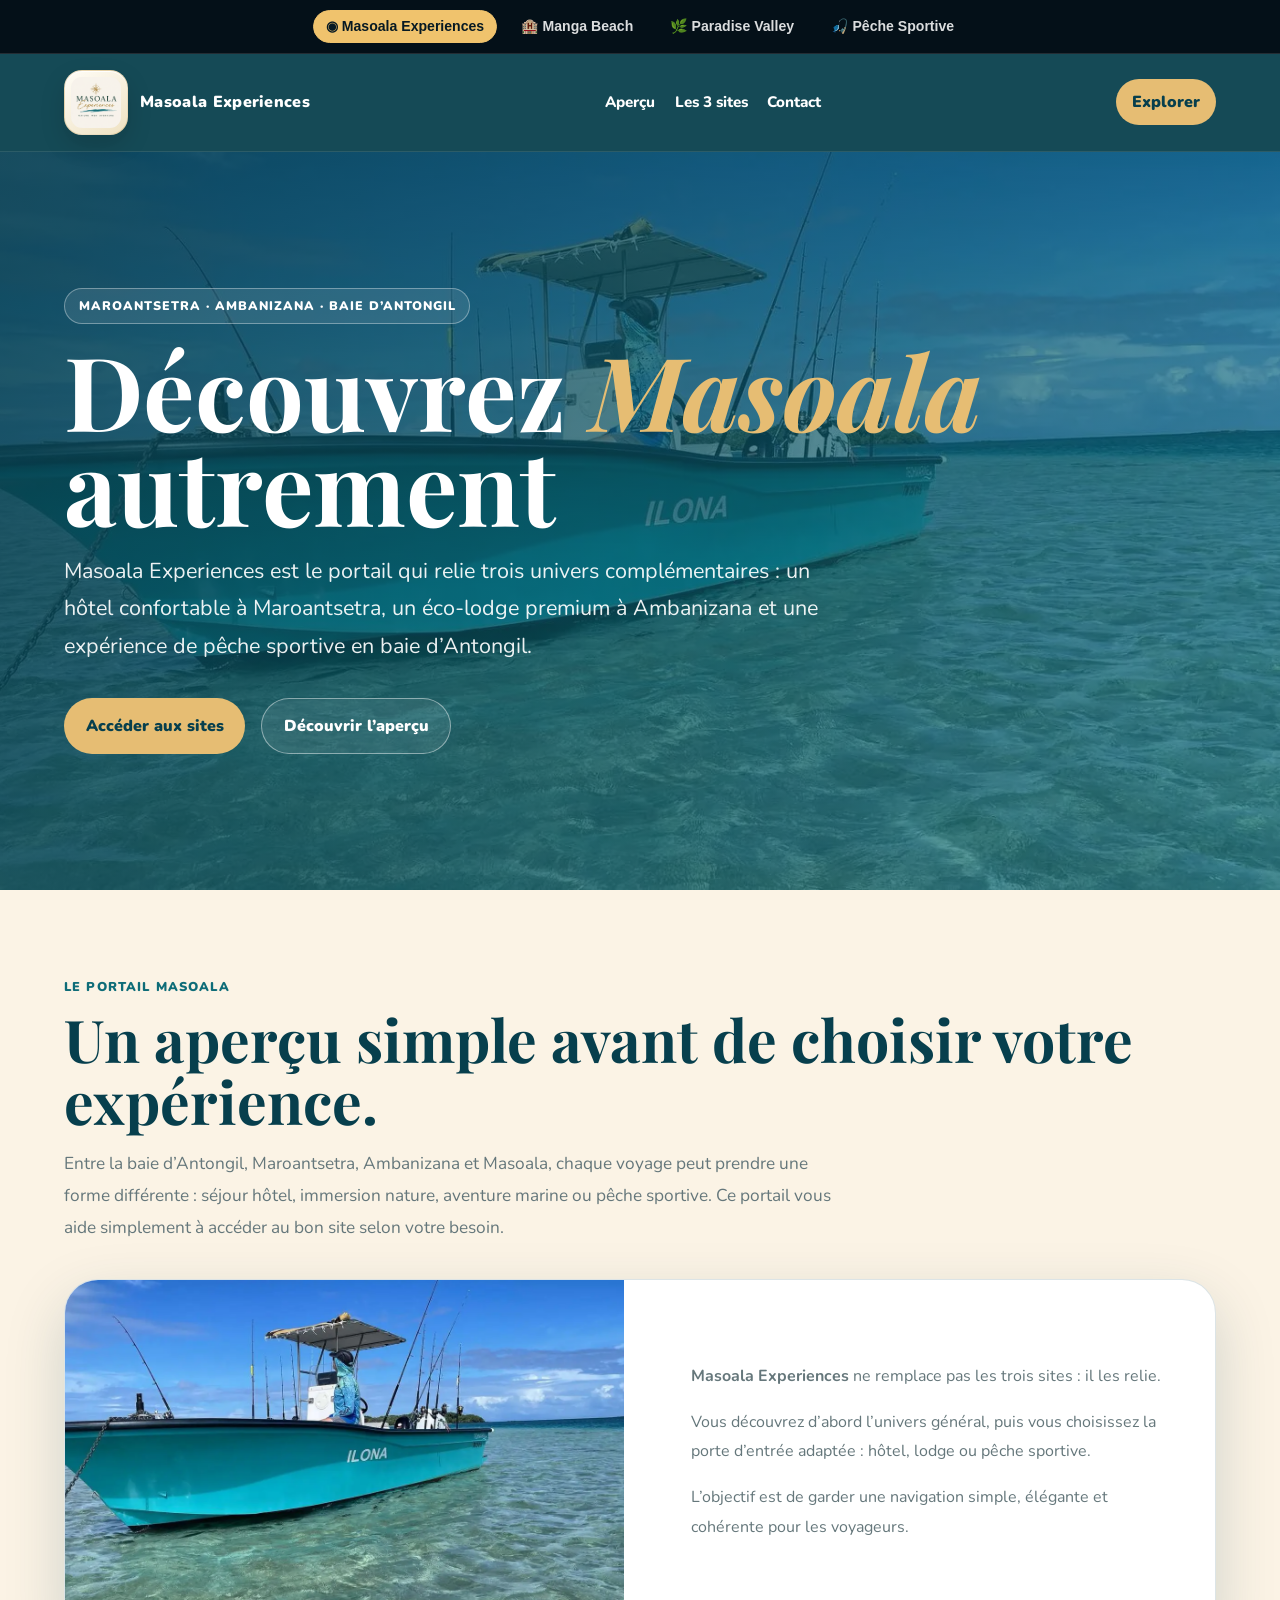
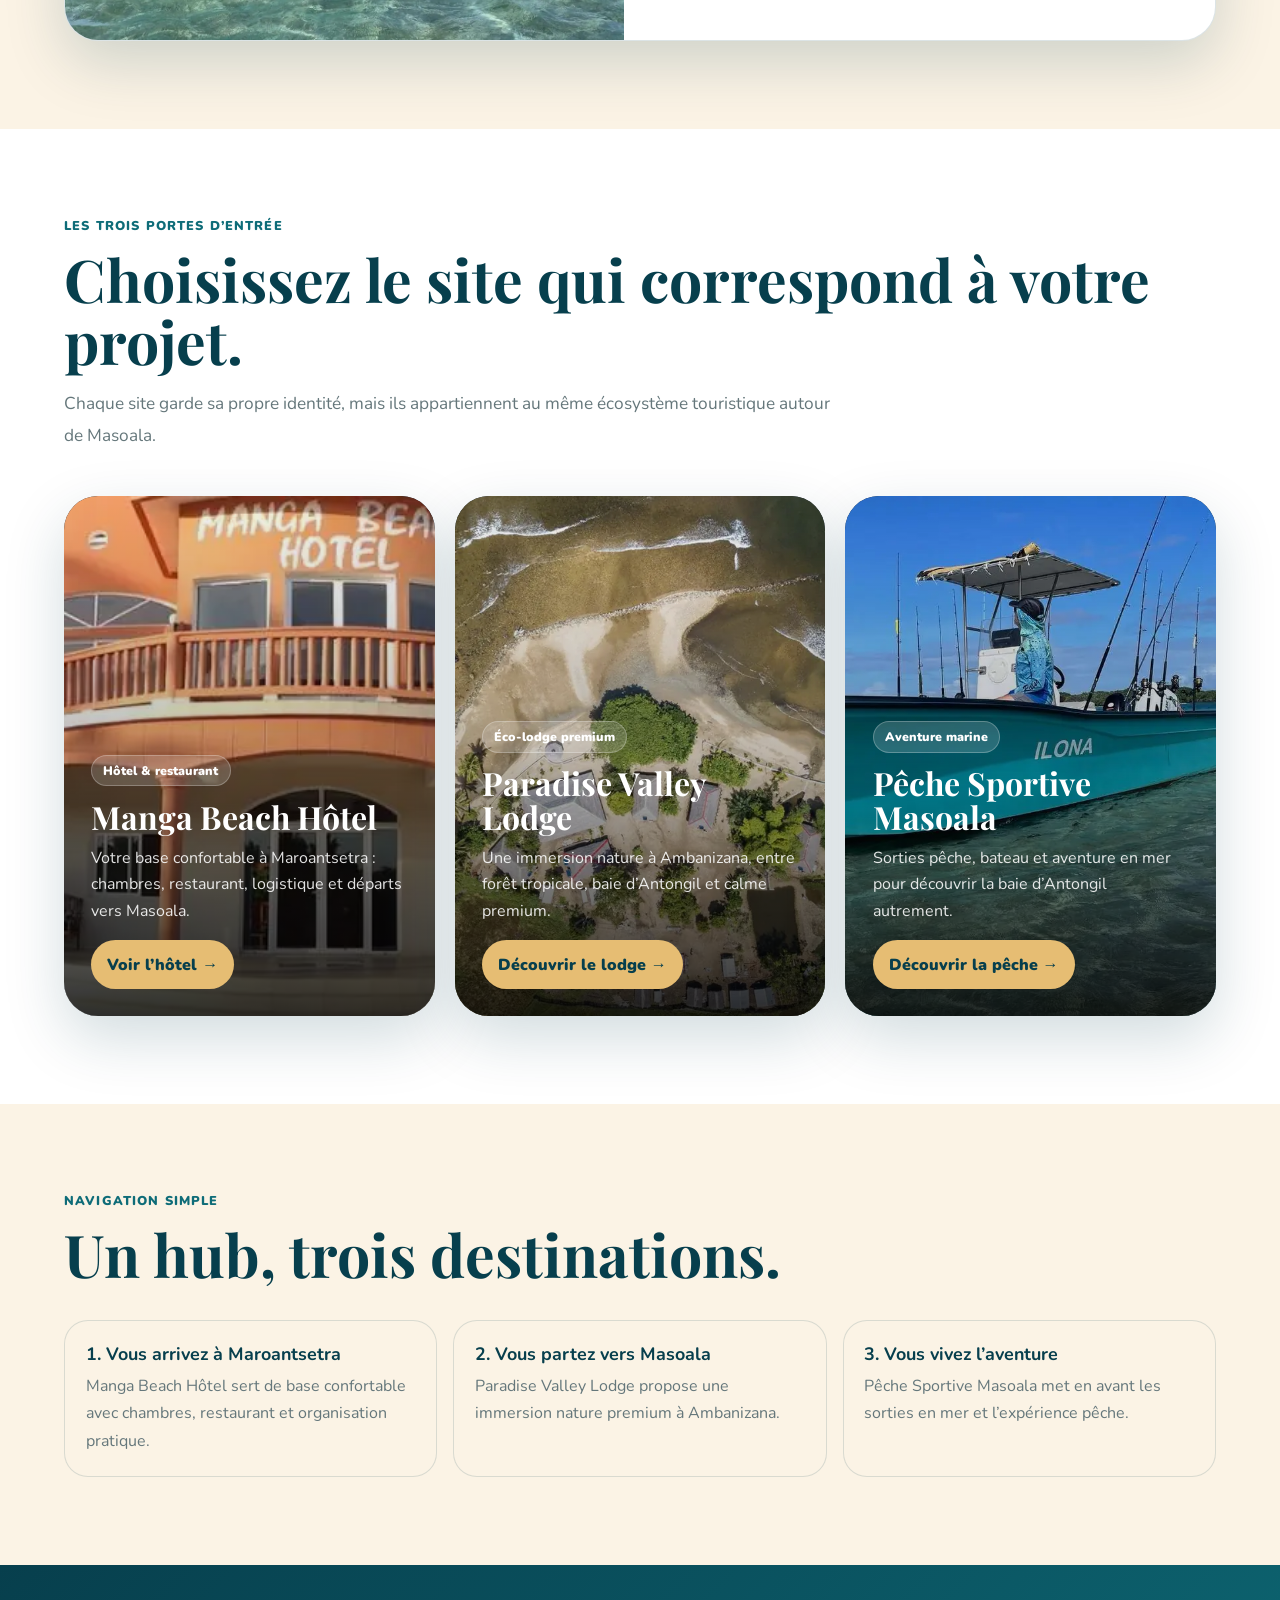
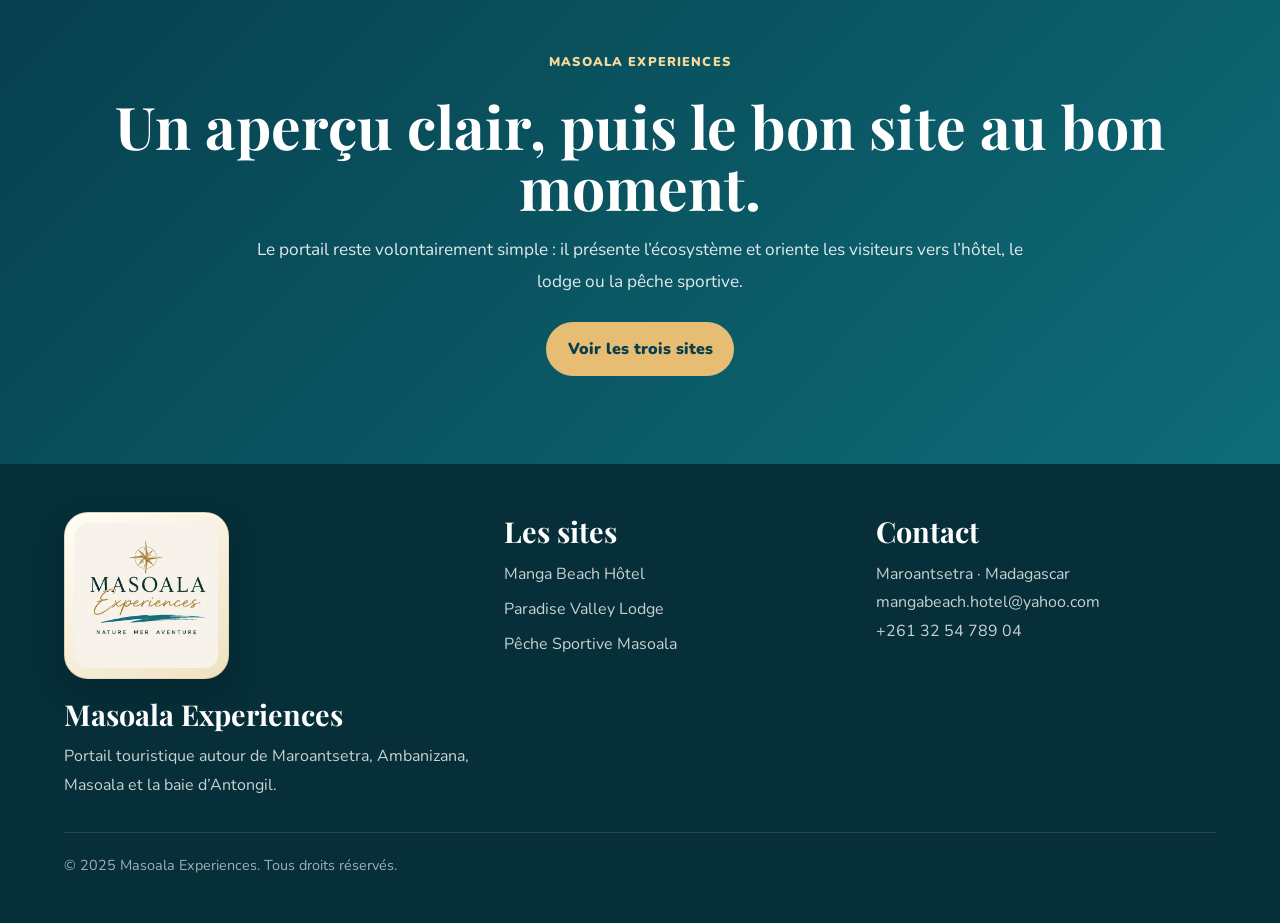
==== commit 6d8c9b0b: "Add files via upload" ====
--- a/index.html
+++ b/index.html
@@ -1,4 +1,4 @@
-<!DOCTYPE html> <html lang="fr"> <head> <meta charset="UTF-8" /> <meta name="viewport" content="width=device-width, initial-scale=1.0" /> <title>Masoala Experiences | Hôtel, lodge & pêche sportive à Masoala</title> <meta name="description" content="Masoala Experiences est le portail vers trois expériences complémentaires autour de Maroantsetra et Masoala : Manga Beach Hôtel, Paradise Valley Lodge et Pêche Sportive Masoala." /> <meta name="keywords" content="Masoala Experiences, Manga Beach Hôtel, Paradise Valley Lodge, Pêche Sportive Masoala, Maroantsetra, Ambanizana, baie d'Antongil, Madagascar" /> <meta name="robots" content="index, follow" /> <meta property="og:title" content="Masoala Experiences | Hôtel, lodge & pêche sportive à Masoala" /> <meta property="og:description" content="Un portail simple pour découvrir Manga Beach Hôtel, Paradise Valley Lodge et Pêche Sportive Masoala." /> <meta property="og:type" content="website" /> <link rel="preconnect" href="https://fonts.googleapis.com"> <link rel="preconnect" href="https://fonts.gstatic.com" crossorigin> <link href="https://fonts.googleapis.com/css2?family=Playfair+Display:wght@600;700&family=Nunito:wght@400;600;700;800&display=swap" rel="stylesheet"> <style>:root{--ocean:#073f4d;--ocean-2:#0e6c78;--sand:#e6bd73;--sand-soft:#fbf3e5;--leaf:#315f3b;--text:#182b2f;--muted:#65777b;--white:#fff;--line:rgba(7,63,77,.14);--shadow:0 22px 60px rgba(7,63,77,.18);}*{box-sizing:border-box;margin:0;padding:0}html{scroll-behavior:smooth}body{font-family:'Nunito',sans-serif;color:var(--text);background:var(--sand-soft);overflow-x:hidden}a{text-decoration:none;color:inherit}img{max-width:100%;display:block}nav{position:sticky;top:0;z-index:50;display:flex;align-items:center;justify-content:space-between;padding:1rem 5vw;background:rgba(7,63,77,.94);backdrop-filter:blur(14px);color:#fff;border-bottom:1px solid rgba(255,255,255,.10)}.brand{display:flex;align-items:center;gap:.75rem;font-weight:900;letter-spacing:.02em}.brand-mark{display:grid;place-items:center;width:42px;height:42px;border-radius:16px;background:linear-gradient(135deg,var(--sand),#f4dfad);color:var(--ocean);font-family:'Playfair Display',serif;font-weight:700}.nav-links{display:flex;align-items:center;gap:1.2rem;font-weight:800;font-size:.95rem}.nav-cta{padding:.75rem 1rem;border-radius:999px;background:var(--sand);color:var(--ocean);font-weight:900}.hero{position:relative;min-height:82vh;display:flex;align-items:center;padding:7rem 5vw;color:#fff;background:linear-gradient(120deg,rgba(7,63,77,.88),rgba(14,108,120,.55)),url('assets/bateau-ilona.jpg') center/cover no-repeat}.hero-content{max-width:920px}.kicker{display:inline-flex;align-items:center;gap:.45rem;padding:.55rem .85rem;border:1px solid rgba(255,255,255,.35);border-radius:999px;background:rgba(255,255,255,.10);font-weight:900;text-transform:uppercase;letter-spacing:.08em;font-size:.78rem;margin-bottom:1.2rem}h1{font-family:'Playfair Display',serif;font-size:clamp(3.2rem,8vw,7.2rem);line-height:.92;margin-bottom:1.3rem}h1 em{color:var(--sand);font-style:italic}.hero p{font-size:clamp(1.05rem,2vw,1.35rem);max-width:760px;line-height:1.75;color:rgba(255,255,255,.92);margin-bottom:2rem}.actions{display:flex;gap:1rem;flex-wrap:wrap}.btn{display:inline-flex;align-items:center;justify-content:center;padding:1rem 1.35rem;border-radius:999px;font-weight:900}.btn-primary{background:var(--sand);color:var(--ocean)}.btn-secondary{border:1px solid rgba(255,255,255,.45);color:#fff;background:rgba(255,255,255,.08)}main{position:relative}section{padding:5.5rem 5vw}.section-inner{max-width:1180px;margin:0 auto}.eyebrow{font-weight:900;text-transform:uppercase;letter-spacing:.09em;color:var(--ocean-2);font-size:.8rem;margin-bottom:.8rem}h2{font-family:'Playfair Display',serif;font-size:clamp(2.2rem,4.6vw,4.4rem);line-height:1.05;color:var(--ocean);margin-bottom:1rem}.lead{max-width:780px;color:var(--muted);font-size:1.08rem;line-height:1.85}.intro-card{display:grid;grid-template-columns:1fr 1fr;gap:2rem;align-items:center;margin-top:2.2rem;background:#fff;border:1px solid var(--line);border-radius:34px;overflow:hidden;box-shadow:var(--shadow)}.intro-card img{height:100%;min-height:360px;width:100%;object-fit:cover}.intro-copy{padding:2.2rem}.intro-copy p{line-height:1.85;color:var(--muted);margin-bottom:1rem}.portal-grid{display:grid;grid-template-columns:repeat(3,1fr);gap:1.25rem;margin-top:2.8rem}.portal-card{position:relative;min-height:520px;border-radius:34px;overflow:hidden;color:#fff;box-shadow:var(--shadow);background:#123}.portal-card img{position:absolute;inset:0;width:100%;height:100%;object-fit:cover;transition:.5s}.portal-card:hover img{transform:scale(1.06)}.portal-card::after{content:"";position:absolute;inset:0;background:linear-gradient(to top,rgba(0,0,0,.82),rgba(0,0,0,.25),rgba(0,0,0,.05))}.portal-content{position:absolute;inset:auto 0 0 0;z-index:2;padding:1.7rem}.tag{display:inline-flex;padding:.4rem .7rem;border-radius:999px;background:rgba(255,255,255,.16);border:1px solid rgba(255,255,255,.25);font-weight:900;font-size:.78rem;margin-bottom:.85rem}.portal-card h3{font-family:'Playfair Display',serif;font-size:2rem;line-height:1.05;margin-bottom:.7rem}.portal-card p{line-height:1.65;color:rgba(255,255,255,.88);margin-bottom:1rem}.portal-link{display:inline-flex;align-items:center;justify-content:center;padding:.85rem 1rem;border-radius:999px;background:var(--sand);color:var(--ocean);font-weight:900}.ecosystem{background:#fff}.simple-steps{display:grid;grid-template-columns:repeat(3,1fr);gap:1rem;margin-top:2.2rem}.step{padding:1.3rem;border:1px solid var(--line);border-radius:24px;background:var(--sand-soft)}.step strong{display:block;color:var(--ocean);font-size:1.12rem;margin-bottom:.45rem}.step p{color:var(--muted);line-height:1.7}.final-cta{background:linear-gradient(135deg,var(--ocean),var(--ocean-2));color:#fff;text-align:center}.final-cta h2{color:#fff}.final-cta p{margin:0 auto 1.5rem;color:rgba(255,255,255,.88)}footer{padding:3rem 5vw;background:#062f39;color:#fff}.footer-inner{max-width:1180px;margin:0 auto;display:grid;grid-template-columns:1.2fr 1fr 1fr;gap:2rem}footer h3{font-family:'Playfair Display',serif;font-size:1.8rem;margin-bottom:.6rem}footer p,footer a{color:rgba(255,255,255,.78);line-height:1.8}.footer-links{display:grid;gap:.4rem}.copyright{max-width:1180px;margin:2rem auto 0;padding-top:1.4rem;border-top:1px solid rgba(255,255,255,.12);color:rgba(255,255,255,.62);font-size:.9rem}@media(max-width:980px){.nav-links{display:none}.hero{min-height:74vh;padding:5rem 1.2rem}section{padding:4rem 1.2rem}.intro-card,.portal-grid,.simple-steps,.footer-inner{grid-template-columns:1fr}.portal-card{min-height:430px}}.ecosystem-nav{position:relative;z-index:9999;display:flex;justify-content:center;align-items:center;gap:.65rem;flex-wrap:wrap;padding:.62rem 1rem;background:#041018;color:#fff;font-family:Arial,sans-serif;font-size:.88rem;line-height:1.2;border-bottom:1px solid rgba(255,255,255,.12)}.ecosystem-nav a{display:inline-flex;align-items:center;gap:.35rem;padding:.45rem .75rem;border-radius:999px;color:rgba(255,255,255,.86);text-decoration:none;font-weight:800;border:1px solid transparent;transition:.2s}.ecosystem-nav a:hover{background:rgba(255,255,255,.10);color:#fff}.ecosystem-nav a.active{background:#f0c36d;color:#061923;border-color:#f0c36d}@media(max-width:720px){.ecosystem-nav{justify-content:flex-start;overflow-x:auto;flex-wrap:nowrap;padding:.58rem .8rem}.ecosystem-nav a{white-space:nowrap;font-size:.82rem}}
+<!DOCTYPE html> <html lang="fr"> <head> <meta charset="UTF-8" /> <meta name="viewport" content="width=device-width, initial-scale=1.0" /> <title>Masoala Experiences | Hôtel, lodge & pêche sportive à Masoala</title> <meta name="description" content="Masoala Experiences est le portail vers trois expériences complémentaires autour de Maroantsetra et Masoala : Manga Beach Hôtel, Paradise Valley Lodge et Pêche Sportive Masoala." /> <meta name="keywords" content="Masoala Experiences, Manga Beach Hôtel, Paradise Valley Lodge, Pêche Sportive Masoala, Maroantsetra, Ambanizana, baie d'Antongil, Madagascar" /> <meta name="robots" content="index, follow" /> <meta property="og:title" content="Masoala Experiences | Hôtel, lodge & pêche sportive à Masoala" /> <meta property="og:description" content="Un portail simple pour découvrir Manga Beach Hôtel, Paradise Valley Lodge et Pêche Sportive Masoala." /> <meta property="og:type" content="website" /> <link rel="preconnect" href="https://fonts.googleapis.com"> <link rel="preconnect" href="https://fonts.gstatic.com" crossorigin> <link href="https://fonts.googleapis.com/css2?family=Playfair+Display:wght@600;700&family=Nunito:wght@400;600;700;800&display=swap" rel="stylesheet"> <style>:root{--ocean:#073f4d;--ocean-2:#0e6c78;--sand:#e6bd73;--sand-soft:#fbf3e5;--leaf:#315f3b;--text:#182b2f;--muted:#65777b;--white:#fff;--line:rgba(7,63,77,.14);--shadow:0 22px 60px rgba(7,63,77,.18);}*{box-sizing:border-box;margin:0;padding:0}html{scroll-behavior:smooth}body{font-family:'Nunito',sans-serif;color:var(--text);background:var(--sand-soft);overflow-x:hidden}a{text-decoration:none;color:inherit}img{max-width:100%;display:block}nav{position:sticky;top:0;z-index:50;display:flex;align-items:center;justify-content:space-between;padding:1rem 5vw;background:rgba(7,63,77,.94);backdrop-filter:blur(14px);color:#fff;border-bottom:1px solid rgba(255,255,255,.10)}.brand{display:flex;align-items:center;gap:.75rem;font-weight:900;letter-spacing:.02em}.brand-mark{display:grid;place-items:center;width:42px;height:42px;border-radius:16px;background:linear-gradient(135deg,var(--sand),#f4dfad);color:var(--ocean);font-family:'Playfair Display',serif;font-weight:700}.nav-links{display:flex;align-items:center;gap:1.2rem;font-weight:800;font-size:.95rem}.nav-cta{padding:.75rem 1rem;border-radius:999px;background:var(--sand);color:var(--ocean);font-weight:900}.hero{position:relative;min-height:82vh;display:flex;align-items:center;padding:7rem 5vw;color:#fff;background:linear-gradient(120deg,rgba(7,63,77,.88),rgba(14,108,120,.55)),url('assets/bateau-ilona.webp') center/cover no-repeat}.hero-content{max-width:920px}.kicker{display:inline-flex;align-items:center;gap:.45rem;padding:.55rem .85rem;border:1px solid rgba(255,255,255,.35);border-radius:999px;background:rgba(255,255,255,.10);font-weight:900;text-transform:uppercase;letter-spacing:.08em;font-size:.78rem;margin-bottom:1.2rem}h1{font-family:'Playfair Display',serif;font-size:clamp(3.2rem,8vw,7.2rem);line-height:.92;margin-bottom:1.3rem}h1 em{color:var(--sand);font-style:italic}.hero p{font-size:clamp(1.05rem,2vw,1.35rem);max-width:760px;line-height:1.75;color:rgba(255,255,255,.92);margin-bottom:2rem}.actions{display:flex;gap:1rem;flex-wrap:wrap}.btn{display:inline-flex;align-items:center;justify-content:center;padding:1rem 1.35rem;border-radius:999px;font-weight:900}.btn-primary{background:var(--sand);color:var(--ocean)}.btn-secondary{border:1px solid rgba(255,255,255,.45);color:#fff;background:rgba(255,255,255,.08)}main{position:relative}section{padding:5.5rem 5vw}.section-inner{max-width:1180px;margin:0 auto}.eyebrow{font-weight:900;text-transform:uppercase;letter-spacing:.09em;color:var(--ocean-2);font-size:.8rem;margin-bottom:.8rem}h2{font-family:'Playfair Display',serif;font-size:clamp(2.2rem,4.6vw,4.4rem);line-height:1.05;color:var(--ocean);margin-bottom:1rem}.lead{max-width:780px;color:var(--muted);font-size:1.08rem;line-height:1.85}.intro-card{display:grid;grid-template-columns:1fr 1fr;gap:2rem;align-items:center;margin-top:2.2rem;background:#fff;border:1px solid var(--line);border-radius:34px;overflow:hidden;box-shadow:var(--shadow)}.intro-card img{height:100%;min-height:360px;width:100%;object-fit:cover}.intro-copy{padding:2.2rem}.intro-copy p{line-height:1.85;color:var(--muted);margin-bottom:1rem}.portal-grid{display:grid;grid-template-columns:repeat(3,1fr);gap:1.25rem;margin-top:2.8rem}.portal-card{position:relative;min-height:520px;border-radius:34px;overflow:hidden;color:#fff;box-shadow:var(--shadow);background:#123}.portal-card img{position:absolute;inset:0;width:100%;height:100%;object-fit:cover;transition:.5s}.portal-card:hover img{transform:scale(1.06)}.portal-card::after{content:"";position:absolute;inset:0;background:linear-gradient(to top,rgba(0,0,0,.82),rgba(0,0,0,.25),rgba(0,0,0,.05))}.portal-content{position:absolute;inset:auto 0 0 0;z-index:2;padding:1.7rem}.tag{display:inline-flex;padding:.4rem .7rem;border-radius:999px;background:rgba(255,255,255,.16);border:1px solid rgba(255,255,255,.25);font-weight:900;font-size:.78rem;margin-bottom:.85rem}.portal-card h3{font-family:'Playfair Display',serif;font-size:2rem;line-height:1.05;margin-bottom:.7rem}.portal-card p{line-height:1.65;color:rgba(255,255,255,.88);margin-bottom:1rem}.portal-link{display:inline-flex;align-items:center;justify-content:center;padding:.85rem 1rem;border-radius:999px;background:var(--sand);color:var(--ocean);font-weight:900}.ecosystem{background:#fff}.simple-steps{display:grid;grid-template-columns:repeat(3,1fr);gap:1rem;margin-top:2.2rem}.step{padding:1.3rem;border:1px solid var(--line);border-radius:24px;background:var(--sand-soft)}.step strong{display:block;color:var(--ocean);font-size:1.12rem;margin-bottom:.45rem}.step p{color:var(--muted);line-height:1.7}.final-cta{background:linear-gradient(135deg,var(--ocean),var(--ocean-2));color:#fff;text-align:center}.final-cta h2{color:#fff}.final-cta p{margin:0 auto 1.5rem;color:rgba(255,255,255,.88)}footer{padding:3rem 5vw;background:#062f39;color:#fff}.footer-inner{max-width:1180px;margin:0 auto;display:grid;grid-template-columns:1.2fr 1fr 1fr;gap:2rem}footer h3{font-family:'Playfair Display',serif;font-size:1.8rem;margin-bottom:.6rem}footer p,footer a{color:rgba(255,255,255,.78);line-height:1.8}.footer-links{display:grid;gap:.4rem}.copyright{max-width:1180px;margin:2rem auto 0;padding-top:1.4rem;border-top:1px solid rgba(255,255,255,.12);color:rgba(255,255,255,.62);font-size:.9rem}@media(max-width:980px){.nav-links{display:none}.hero{min-height:74vh;padding:5rem 1.2rem}section{padding:4rem 1.2rem}.intro-card,.portal-grid,.simple-steps,.footer-inner{grid-template-columns:1fr}.portal-card{min-height:430px}}.ecosystem-nav{position:relative;z-index:9999;display:flex;justify-content:center;align-items:center;gap:.65rem;flex-wrap:wrap;padding:.62rem 1rem;background:#041018;color:#fff;font-family:Arial,sans-serif;font-size:.88rem;line-height:1.2;border-bottom:1px solid rgba(255,255,255,.12)}.ecosystem-nav a{display:inline-flex;align-items:center;gap:.35rem;padding:.45rem .75rem;border-radius:999px;color:rgba(255,255,255,.86);text-decoration:none;font-weight:800;border:1px solid transparent;transition:.2s}.ecosystem-nav a:hover{background:rgba(255,255,255,.10);color:#fff}.ecosystem-nav a.active{background:#f0c36d;color:#061923;border-color:#f0c36d}@media(max-width:720px){.ecosystem-nav{justify-content:flex-start;overflow-x:auto;flex-wrap:nowrap;padding:.58rem .8rem}.ecosystem-nav a{white-space:nowrap;font-size:.82rem}}
 
 /* Elegant logo frames */
 .masoala-site-logo{
@@ -63,8 +63,23 @@
   }
 }
 
-</style> <script async src="https://www.googletagmanager.com/gtag/js?id=G-XXXXXXXXXX"></script><script>window.dataLayer=window.dataLayer||[];function gtag(){dataLayer.push(arguments);}gtag('js',new Date());gtag('config','G-XXXXXXXXXX');</script><meta property="og:image" content="https://masoala-experiences.com/assets/images/paradise-valley-drone.jpg"/><meta property="og:image:width" content="1200"/><meta property="og:image:height" content="630"/><meta property="og:url" content="https://masoala-experiences.com/"/><link rel="canonical" href="https://masoala-experiences.com/"/><script type="application/ld+json">
-{"@context":"https://schema.org","@type":"TouristDestination","name":"Masoala Experiences","description":"Portail vers les expériences hôtel, éco-lodge et pêche sportive autour de la péninsule de Masoala, Madagascar","url":"https://masoala-experiences.com","image":"https://masoala-experiences.com/assets/images/paradise-valley-drone.jpg","touristType":["Écotourisme","Pêche sportive","Aventure"],"includesAttraction":[{"@type":"TouristAttraction","name":"Manga Beach Hôtel","url":"https://mangabeach-madagascar.mg"},{"@type":"TouristAttraction","name":"Paradise Valley Lodge","url":"https://lodge-paradisevalley.com"},{"@type":"TouristAttraction","name":"Pêche Sportive Masoala","url":"https://mangabeachfishing-masoala.com"}]}
-</script>
-</head> <body> <div class="ecosystem-nav" aria-label="Navigation écosystème Masoala"> <a href="https://masoala-experiences.com/" class="active">◉ Masoala Experiences</a> <a href="https://mangabeach-madagascar.mg/">🏨 Manga Beach</a> <a href="https://lodge-paradisevalley.com/">🌿 Paradise Valley</a> <a href="https://mangabeachfishing-masoala.com/">🎣 Pêche Sportive</a> </div> <nav> <a class="brand" href="index.html" aria-label="Masoala Experiences accueil"> <img class="masoala-site-logo" src="assets/masoala-logo.webp" alt="Masoala Experiences Logo"> <span>Masoala Experiences</span> </a> <div class="nav-links"> <a href="#apercu">Aperçu</a> <a href="#ecosysteme">Les 3 sites</a> <a href="#contact">Contact</a> </div> <a class="nav-cta" href="#ecosysteme">Explorer</a> </nav> <header class="hero"> <div class="hero-content"> <span class="kicker">Maroantsetra · Ambanizana · Baie d’Antongil</span> <h1>Découvrez <em>Masoala</em> autrement</h1> <p>Masoala Experiences est le portail qui relie trois univers complémentaires : un hôtel confortable à Maroantsetra, un éco-lodge premium à Ambanizana et une expérience de pêche sportive en baie d’Antongil.</p> <div class="actions"> <a class="btn btn-primary" href="#ecosysteme">Accéder aux sites</a> <a class="btn btn-secondary" href="#apercu">Découvrir l’aperçu</a> </div> </div> </header> <main> <section id="apercu"> <div class="section-inner"> <p class="eyebrow">Le portail Masoala</p> <h2>Un aperçu simple avant de choisir votre expérience.</h2> <p class="lead">Entre la baie d’Antongil, Maroantsetra, Ambanizana et Masoala, chaque voyage peut prendre une forme différente : séjour hôtel, immersion nature, aventure marine ou pêche sportive. Ce portail vous aide simplement à accéder au bon site selon votre besoin.</p> <div class="intro-card"> <img src="assets/bateau-ilona.jpg" alt="Bateau dans la baie d’Antongil"> <div class="intro-copy"> <p><strong>Masoala Experiences</strong> ne remplace pas les trois sites : il les relie.</p> <p>Vous découvrez d’abord l’univers général, puis vous choisissez la porte d’entrée adaptée : hôtel, lodge ou pêche sportive.</p> <p>L’objectif est de garder une navigation simple, élégante et cohérente pour les voyageurs.</p> </div> </div> </div> </section> <section id="ecosysteme" class="ecosystem"> <div class="section-inner"> <p class="eyebrow">Les trois portes d’entrée</p> <h2>Choisissez le site qui correspond à votre projet.</h2> <p class="lead">Chaque site garde sa propre identité, mais ils appartiennent au même écosystème touristique autour de Masoala.</p> <div class="portal-grid"> <article class="portal-card"> <img src="assets/manga-beach.jpg" alt="Manga Beach Hôtel à Maroantsetra"> <div class="portal-content"> <span class="tag">Hôtel & restaurant</span> <h3>Manga Beach Hôtel</h3> <p>Votre base confortable à Maroantsetra : chambres, restaurant, logistique et départs vers Masoala.</p> <a class="portal-link" href="https://mangabeach-madagascar.mg/"  rel="noopener">Voir l’hôtel →</a> </div> </article> <article class="portal-card"> <img src="assets/paradise-valley-drone.jpg" alt="Paradise Valley Lodge à Ambanizana"> <div class="portal-content"> <span class="tag">Éco-lodge premium</span> <h3>Paradise Valley Lodge</h3> <p>Une immersion nature à Ambanizana, entre forêt tropicale, baie d’Antongil et calme premium.</p> <a class="portal-link" href="https://lodge-paradisevalley.com/"  rel="noopener">Découvrir le lodge →</a> </div> </article> <article class="portal-card"> <img src="assets/bateau-ilona.jpg" alt="Pêche sportive dans la baie d’Antongil"> <div class="portal-content"> <span class="tag">Aventure marine</span> <h3>Pêche Sportive Masoala</h3> <p>Sorties pêche, bateau et aventure en mer pour découvrir la baie d’Antongil autrement.</p> <a class="portal-link" href="https://mangabeachfishing-masoala.com/"  rel="noopener">Découvrir la pêche →</a> </div> </article> </div> </div> </section> <section> <div class="section-inner"> <p class="eyebrow">Navigation simple</p> <h2>Un hub, trois destinations.</h2> <div class="simple-steps"> <div class="step"><strong>1. Vous arrivez à Maroantsetra</strong><p>Manga Beach Hôtel sert de base confortable avec chambres, restaurant et organisation pratique.</p></div> <div class="step"><strong>2. Vous partez vers Masoala</strong><p>Paradise Valley Lodge propose une immersion nature premium à Ambanizana.</p></div> <div class="step"><strong>3. Vous vivez l’aventure</strong><p>Pêche Sportive Masoala met en avant les sorties en mer et l’expérience pêche.</p></div> </div> </div> </section> <section id="contact" class="final-cta"> <div class="section-inner"> <p class="eyebrow" style="color:#f4d99c">Masoala Experiences</p> <h2>Un aperçu clair, puis le bon site au bon moment.</h2> <p class="lead">Le portail reste volontairement simple : il présente l’écosystème et oriente les visiteurs vers l’hôtel, le lodge ou la pêche sportive.</p> <div class="actions" style="justify-content:center"> <a class="btn btn-primary" href="#ecosysteme">Voir les trois sites</a> </div> </div> </section> </main> <footer> <div class="footer-inner"> <div> <img class="masoala-footer-logo" src="assets/masoala-logo.webp" alt="Masoala Experiences Logo">
-<h3>Masoala Experiences</h3> <p>Portail touristique autour de Maroantsetra, Ambanizana, Masoala et la baie d’Antongil.</p> </div> <div> <h3>Les sites</h3> <div class="footer-links"> <a href="https://mangabeach-madagascar.mg/"  rel="noopener">Manga Beach Hôtel</a> <a href="https://lodge-paradisevalley.com/"  rel="noopener">Paradise Valley Lodge</a> <a href="https://mangabeachfishing-masoala.com/"  rel="noopener">Pêche Sportive Masoala</a> </div> </div> <div> <h3>Contact</h3> <p>Maroantsetra · Madagascar<br>mangabeach.hotel@yahoo.com<br>+261 32 54 789 04</p> </div> </div> <div class="copyright">© 2025 Masoala Experiences. Tous droits réservés.</div> </footer> </body> </html>+</style> <script async src="https://www.googletagmanager.com/gtag/js?id=G-XXXXXXXXXX"></script><script>window.dataLayer=window.dataLayer||[];function gtag(){dataLayer.push(arguments);}gtag('js',new Date());gtag('config','G-XXXXXXXXXX');</script><meta property="og:image" content="https://masoala-experiences.com/assets/og-masoala-experiences.jpg"/><meta property="og:image:width" content="1200"/><meta property="og:image:height" content="630"/><meta property="og:image:alt" content="Vue aérienne de la baie d’Antongil et de Paradise Valley Lodge"/><meta property="og:site_name" content="Masoala Experiences"/><meta property="og:locale" content="fr_FR"/><meta name="twitter:card" content="summary_large_image"/><meta name="twitter:title" content="Masoala Experiences | Hôtel, lodge &amp; pêche sportive à Masoala"/><meta name="twitter:description" content="Un portail simple pour découvrir Manga Beach Hôtel, Paradise Valley Lodge et Pêche Sportive Masoala."/><meta name="twitter:image" content="https://masoala-experiences.com/assets/og-masoala-experiences.jpg"/><meta property="og:url" content="https://masoala-experiences.com/"/><link rel="canonical" href="https://masoala-experiences.com/"/><script type="application/ld+json">{"@context": "https://schema.org", "@graph": [{"@type": "WebSite", "@id": "https://masoala-experiences.com/#website", "url": "https://masoala-experiences.com/", "name": "Masoala Experiences", "inLanguage": "fr"}, {"@type": "Organization", "@id": "https://masoala-experiences.com/#org", "name": "Masoala Experiences", "url": "https://masoala-experiences.com/", "logo": "https://masoala-experiences.com/assets/masoala-logo.webp", "telephone": "+261 32 54 789 04"}, {"@type": "TouristDestination", "@id": "https://masoala-experiences.com/#destination", "name": "Masoala Experiences", "description": "Portail vers les expériences hôtel, éco-lodge et pêche sportive autour de Maroantsetra, Ambanizana et la baie d’Antongil à Madagascar.", "url": "https://masoala-experiences.com/", "image": "https://masoala-experiences.com/assets/og-masoala-experiences.jpg", "touristType": ["Séjour balnéaire", "Éco-lodge et nature", "Pêche sportive"]}, {"@type": "ItemList", "name": "Les 3 expériences Masoala", "itemListElement": [{"@type": "ListItem", "position": 1, "name": "Manga Beach Hôtel", "url": "https://mangabeach-madagascar.mg/"}, {"@type": "ListItem", "position": 2, "name": "Paradise Valley Lodge", "url": "https://lodge-paradisevalley.com/"}, {"@type": "ListItem", "position": 3, "name": "Pêche Sportive Masoala", "url": "https://mangabeachfishing-masoala.com/"}]}, {"@type": "BreadcrumbList", "itemListElement": [{"@type": "ListItem", "position": 1, "name": "Accueil", "item": "https://masoala-experiences.com/"}]}]}</script>
+  <link rel="icon" href="favicon.ico">
+<script>try{if(sessionStorage.getItem("wz_splash"))document.documentElement.classList.add("wz-skip")}catch(e){}</script>
+<style>.wz-splash{display:none}</style>
+<link rel="stylesheet" href="assets/welcome.css?v=1"/>
+</head> <body>
+<div class="wz-splash" aria-hidden="true">
+<button class="wz-skip-btn" type="button">Passer</button>
+<div class="wz-inner">
+<img class="wz-logo" src="assets/masoala-logo.webp" alt="" width="150" height="150" decoding="async">
+<div class="wz-hello">Bienvenue sur</div>
+<div class="wz-name">Masoala <em>Experiences</em></div>
+<div class="wz-line"></div>
+<div class="wz-tag">Maroantsetra · Ambanizana · Baie d’Antongil</div>
+</div>
+<div class="wz-waves"><svg viewBox="0 0 1200 90" preserveAspectRatio="none"><path fill="#e6bd73" fill-opacity=".35" d="M0 45 Q150 15 300 45 T600 45 T900 45 T1200 45 V90 H0Z"/></svg><svg viewBox="0 0 1200 90" preserveAspectRatio="none"><path fill="#f4d99c" fill-opacity=".25" d="M0 55 Q150 85 300 55 T600 55 T900 55 T1200 55 V90 H0Z"/></svg></div>
+</div>
+ <div class="ecosystem-nav" aria-label="Navigation écosystème Masoala"> <a href="https://masoala-experiences.com/" class="active">◉ Masoala Experiences</a> <a href="https://mangabeach-madagascar.mg/">🏨 Manga Beach</a> <a href="https://lodge-paradisevalley.com/">🌿 Paradise Valley</a> <a href="https://mangabeachfishing-masoala.com/">🎣 Pêche Sportive</a> </div> <nav> <a class="brand" href="index.html" aria-label="Masoala Experiences accueil"> <img class="masoala-site-logo" src="assets/masoala-logo.webp" alt="Masoala Experiences Logo"> <span>Masoala Experiences</span> </a> <div class="nav-links"> <a href="#apercu">Aperçu</a> <a href="#ecosysteme">Les 3 sites</a> <a href="#contact">Contact</a> </div> <a class="nav-cta" href="#ecosysteme">Explorer</a> </nav> <header class="hero"> <div class="hero-content"> <span class="kicker">Maroantsetra · Ambanizana · Baie d’Antongil</span> <h1>Découvrez <em>Masoala</em> autrement</h1> <p>Masoala Experiences est le portail qui relie trois univers complémentaires : un hôtel confortable à Maroantsetra, un éco-lodge premium à Ambanizana et une expérience de pêche sportive en baie d’Antongil.</p> <div class="actions"> <a class="btn btn-primary" href="#ecosysteme">Accéder aux sites</a> <a class="btn btn-secondary" href="#apercu">Découvrir l’aperçu</a> </div> </div> </header> <main> <section id="apercu"> <div class="section-inner"> <p class="eyebrow">Le portail Masoala</p> <h2>Un aperçu simple avant de choisir votre expérience.</h2> <p class="lead">Entre la baie d’Antongil, Maroantsetra, Ambanizana et Masoala, chaque voyage peut prendre une forme différente : séjour hôtel, immersion nature, aventure marine ou pêche sportive. Ce portail vous aide simplement à accéder au bon site selon votre besoin.</p> <div class="intro-card"> <img src="assets/bateau-ilona.webp" alt="Bateau dans la baie d’Antongil" loading="lazy" decoding="async"> <div class="intro-copy"> <p><strong>Masoala Experiences</strong> ne remplace pas les trois sites : il les relie.</p> <p>Vous découvrez d’abord l’univers général, puis vous choisissez la porte d’entrée adaptée : hôtel, lodge ou pêche sportive.</p> <p>L’objectif est de garder une navigation simple, élégante et cohérente pour les voyageurs.</p> </div> </div> </div> </section> <section id="ecosysteme" class="ecosystem"> <div class="section-inner"> <p class="eyebrow">Les trois portes d’entrée</p> <h2>Choisissez le site qui correspond à votre projet.</h2> <p class="lead">Chaque site garde sa propre identité, mais ils appartiennent au même écosystème touristique autour de Masoala.</p> <div class="portal-grid"> <article class="portal-card"> <img src="assets/manga-beach.webp" alt="Manga Beach Hôtel à Maroantsetra" loading="lazy" decoding="async"> <div class="portal-content"> <span class="tag">Hôtel & restaurant</span> <h3>Manga Beach Hôtel</h3> <p>Votre base confortable à Maroantsetra : chambres, restaurant, logistique et départs vers Masoala.</p> <a class="portal-link" href="https://mangabeach-madagascar.mg/"  rel="noopener">Voir l’hôtel →</a> </div> </article> <article class="portal-card"> <img src="assets/paradise-valley-drone.webp" alt="Paradise Valley Lodge à Ambanizana" loading="lazy" decoding="async"> <div class="portal-content"> <span class="tag">Éco-lodge premium</span> <h3>Paradise Valley Lodge</h3> <p>Une immersion nature à Ambanizana, entre forêt tropicale, baie d’Antongil et calme premium.</p> <a class="portal-link" href="https://lodge-paradisevalley.com/"  rel="noopener">Découvrir le lodge →</a> </div> </article> <article class="portal-card"> <img src="assets/bateau-ilona.webp" alt="Pêche sportive dans la baie d’Antongil" loading="lazy" decoding="async"> <div class="portal-content"> <span class="tag">Aventure marine</span> <h3>Pêche Sportive Masoala</h3> <p>Sorties pêche, bateau et aventure en mer pour découvrir la baie d’Antongil autrement.</p> <a class="portal-link" href="https://mangabeachfishing-masoala.com/"  rel="noopener">Découvrir la pêche →</a> </div> </article> </div> </div> </section> <section> <div class="section-inner"> <p class="eyebrow">Navigation simple</p> <h2>Un hub, trois destinations.</h2> <div class="simple-steps"> <div class="step"><strong>1. Vous arrivez à Maroantsetra</strong><p>Manga Beach Hôtel sert de base confortable avec chambres, restaurant et organisation pratique.</p></div> <div class="step"><strong>2. Vous partez vers Masoala</strong><p>Paradise Valley Lodge propose une immersion nature premium à Ambanizana.</p></div> <div class="step"><strong>3. Vous vivez l’aventure</strong><p>Pêche Sportive Masoala met en avant les sorties en mer et l’expérience pêche.</p></div> </div> </div> </section> <section id="contact" class="final-cta"> <div class="section-inner"> <p class="eyebrow" style="color:#f4d99c">Masoala Experiences</p> <h2>Un aperçu clair, puis le bon site au bon moment.</h2> <p class="lead">Le portail reste volontairement simple : il présente l’écosystème et oriente les visiteurs vers l’hôtel, le lodge ou la pêche sportive.</p> <div class="actions" style="justify-content:center"> <a class="btn btn-primary" href="#ecosysteme">Voir les trois sites</a> </div> </div> </section> </main> <footer> <div class="footer-inner"> <div> <img class="masoala-footer-logo" src="assets/masoala-logo.webp" alt="Masoala Experiences Logo" loading="lazy" decoding="async">
+<h3>Masoala Experiences</h3> <p>Portail touristique autour de Maroantsetra, Ambanizana, Masoala et la baie d’Antongil.</p> </div> <div> <h3>Les sites</h3> <div class="footer-links"> <a href="https://mangabeach-madagascar.mg/"  rel="noopener">Manga Beach Hôtel</a> <a href="https://lodge-paradisevalley.com/"  rel="noopener">Paradise Valley Lodge</a> <a href="https://mangabeachfishing-masoala.com/"  rel="noopener">Pêche Sportive Masoala</a> </div> </div> <div> <h3>Contact</h3> <p>Maroantsetra · Madagascar<br>mangabeach.hotel@yahoo.com<br>+261 32 54 789 04</p> </div> </div> <div class="copyright">© 2025 Masoala Experiences. Tous droits réservés.</div> </footer> <script src="assets/welcome.js?v=1" defer></script>
+</body> </html>
--- a/assets/welcome.css
+++ b/assets/welcome.css
@@ -0,0 +1,64 @@
+/* Welcome splash + promo card — Masoala Experiences */
+:root{--wz-navy:#052e39;--wz-navy2:#0e6c78;--wz-gold:#e6bd73;--wz-gold-l:#f4d99c;--wz-cream:#fbf3e5}
+
+/* ---------- Écran de bienvenue ---------- */
+.wz-splash{position:fixed;inset:0;z-index:100000;display:flex;align-items:center;justify-content:center;flex-direction:column;
+  text-align:center;color:var(--wz-cream);overflow:hidden;
+  background:radial-gradient(ellipse at 50% 40%,var(--wz-navy2) 0%,var(--wz-navy) 70%);
+  animation:wzOut .7s ease 2.7s forwards}
+html.wz-skip .wz-splash{display:none}
+@keyframes wzOut{to{opacity:0;visibility:hidden;pointer-events:none}}
+.wz-splash.is-closing{animation:wzOut .5s ease forwards}
+.wz-inner{position:relative;z-index:2;padding:0 24px}
+.wz-logo{width:clamp(96px,22vw,150px);height:auto;margin:0 auto 18px;display:block;opacity:0;transform:scale(.85);
+  animation:wzIn .9s cubic-bezier(.2,.7,.2,1) .15s forwards}
+.wz-hello{font:500 12px/1 'Nunito',sans-serif;letter-spacing:.35em;text-transform:uppercase;color:var(--wz-gold);
+  opacity:0;animation:wzUp .7s ease .7s forwards}
+.wz-name{font:300 clamp(34px,8vw,64px)/1.05 'Playfair Display',serif;margin:12px 0 6px;opacity:0;animation:wzUp .8s ease .95s forwards}
+.wz-name em{font-style:italic;color:var(--wz-gold-l)}
+.wz-line{width:0;height:1px;background:var(--wz-gold);margin:14px auto;animation:wzLine .9s ease 1.2s forwards}
+.wz-tag{font:400 13px/1.5 'Nunito',sans-serif;letter-spacing:.18em;text-transform:uppercase;color:rgba(251,243,229,.75);
+  opacity:0;animation:wzUp .7s ease 1.45s forwards}
+.wz-skip-btn{position:absolute;top:18px;right:18px;z-index:3;background:none;border:1px solid rgba(230,189,115,.45);color:var(--wz-gold-l);
+  font:500 11px 'Nunito',sans-serif;letter-spacing:.2em;text-transform:uppercase;padding:8px 14px;border-radius:2px;cursor:pointer}
+.wz-skip-btn:hover{background:rgba(230,189,115,.15)}
+.wz-waves{position:absolute;left:0;right:0;bottom:0;height:90px;z-index:1;opacity:.55}
+.wz-waves svg{position:absolute;bottom:0;left:0;width:200%;height:100%;animation:wzWave 7s linear infinite}
+.wz-waves svg:nth-child(2){animation-duration:11s;animation-direction:reverse;opacity:.6}
+@keyframes wzIn{to{opacity:1;transform:none}}
+@keyframes wzUp{from{opacity:0;transform:translateY(14px)}to{opacity:1;transform:none}}
+@keyframes wzLine{to{width:88px}}
+@keyframes wzWave{to{transform:translateX(-50%)}}
+
+/* ---------- Carte promo ---------- */
+.wz-promo{position:fixed;left:16px;bottom:16px;z-index:900;width:min(340px,calc(100vw - 32px));
+  background:var(--wz-navy);color:var(--wz-cream);border:1px solid rgba(230,189,115,.4);border-radius:4px;
+  box-shadow:0 14px 40px rgba(5,46,57,.35);font-family:'Nunito',sans-serif;
+  transform:translateY(24px);opacity:0;visibility:hidden;transition:opacity .5s ease,transform .5s ease,visibility .5s}
+.wz-promo.is-open{transform:none;opacity:1;visibility:visible}
+.wz-promo-close{position:absolute;top:6px;right:8px;background:none;border:0;color:var(--wz-gold-l);font-size:22px;line-height:1;cursor:pointer;padding:4px 8px}
+.wz-slides{position:relative;min-height:128px}
+.wz-slide{position:absolute;inset:0;padding:18px 20px 12px;opacity:0;visibility:hidden;transition:opacity .45s}
+.wz-slide.is-on{opacity:1;visibility:visible;position:relative}
+.wz-kicker{font-size:10px;letter-spacing:.28em;text-transform:uppercase;color:var(--wz-gold)}
+.wz-title{font:400 22px/1.15 'Playfair Display',serif;margin:6px 24px 6px 0}
+.wz-text{font-size:13px;line-height:1.5;color:rgba(251,243,229,.8);margin-bottom:12px}
+.wz-cta{display:inline-block;background:var(--wz-gold);color:var(--wz-navy);font-weight:600;font-size:12px;letter-spacing:.12em;
+  text-transform:uppercase;text-decoration:none;padding:9px 16px;border-radius:2px}
+.wz-cta:hover{background:var(--wz-gold-l)}
+.wz-dots{display:flex;gap:6px;padding:0 20px 14px}
+.wz-dot{width:7px;height:7px;border-radius:50%;border:0;padding:0;background:rgba(251,243,229,.3);cursor:pointer}
+.wz-dot.is-on{background:var(--wz-gold)}
+
+@media (prefers-reduced-motion:reduce){
+  .wz-splash{display:none}
+  .wz-promo{transition:none}
+  .wz-waves svg{animation:none}
+}
+
+.wz-name{font-weight:600}.wz-hello,.wz-tag,.wz-skip-btn{font-family:'Nunito',sans-serif}
+
+/* robustesse face aux styles globaux du site */
+.wz-promo .wz-dot{width:7px;height:7px;min-width:0;min-height:0;padding:0;margin:0;border-radius:50%;flex:none;display:block}
+.wz-promo .wz-promo-close{width:auto;height:auto;min-width:0;background:none}
+.wz-splash .wz-skip-btn{width:auto;height:auto}
